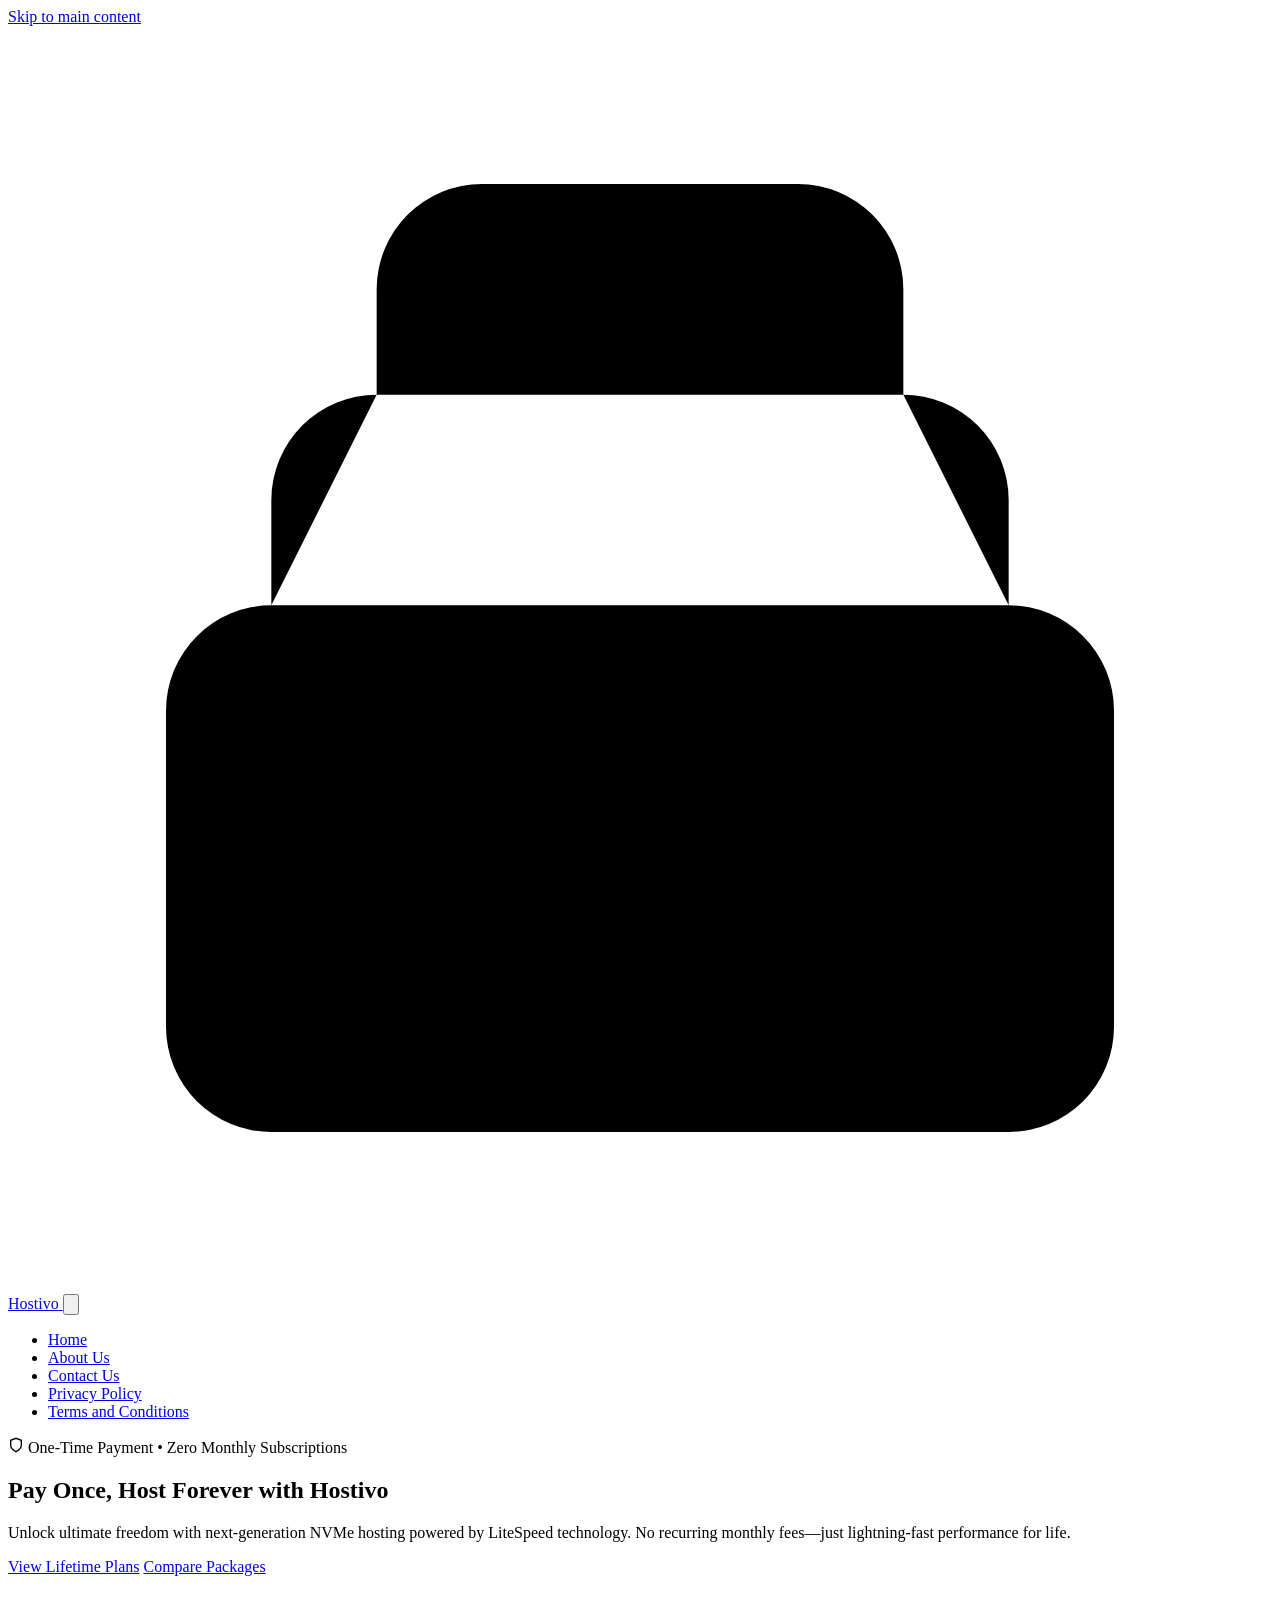
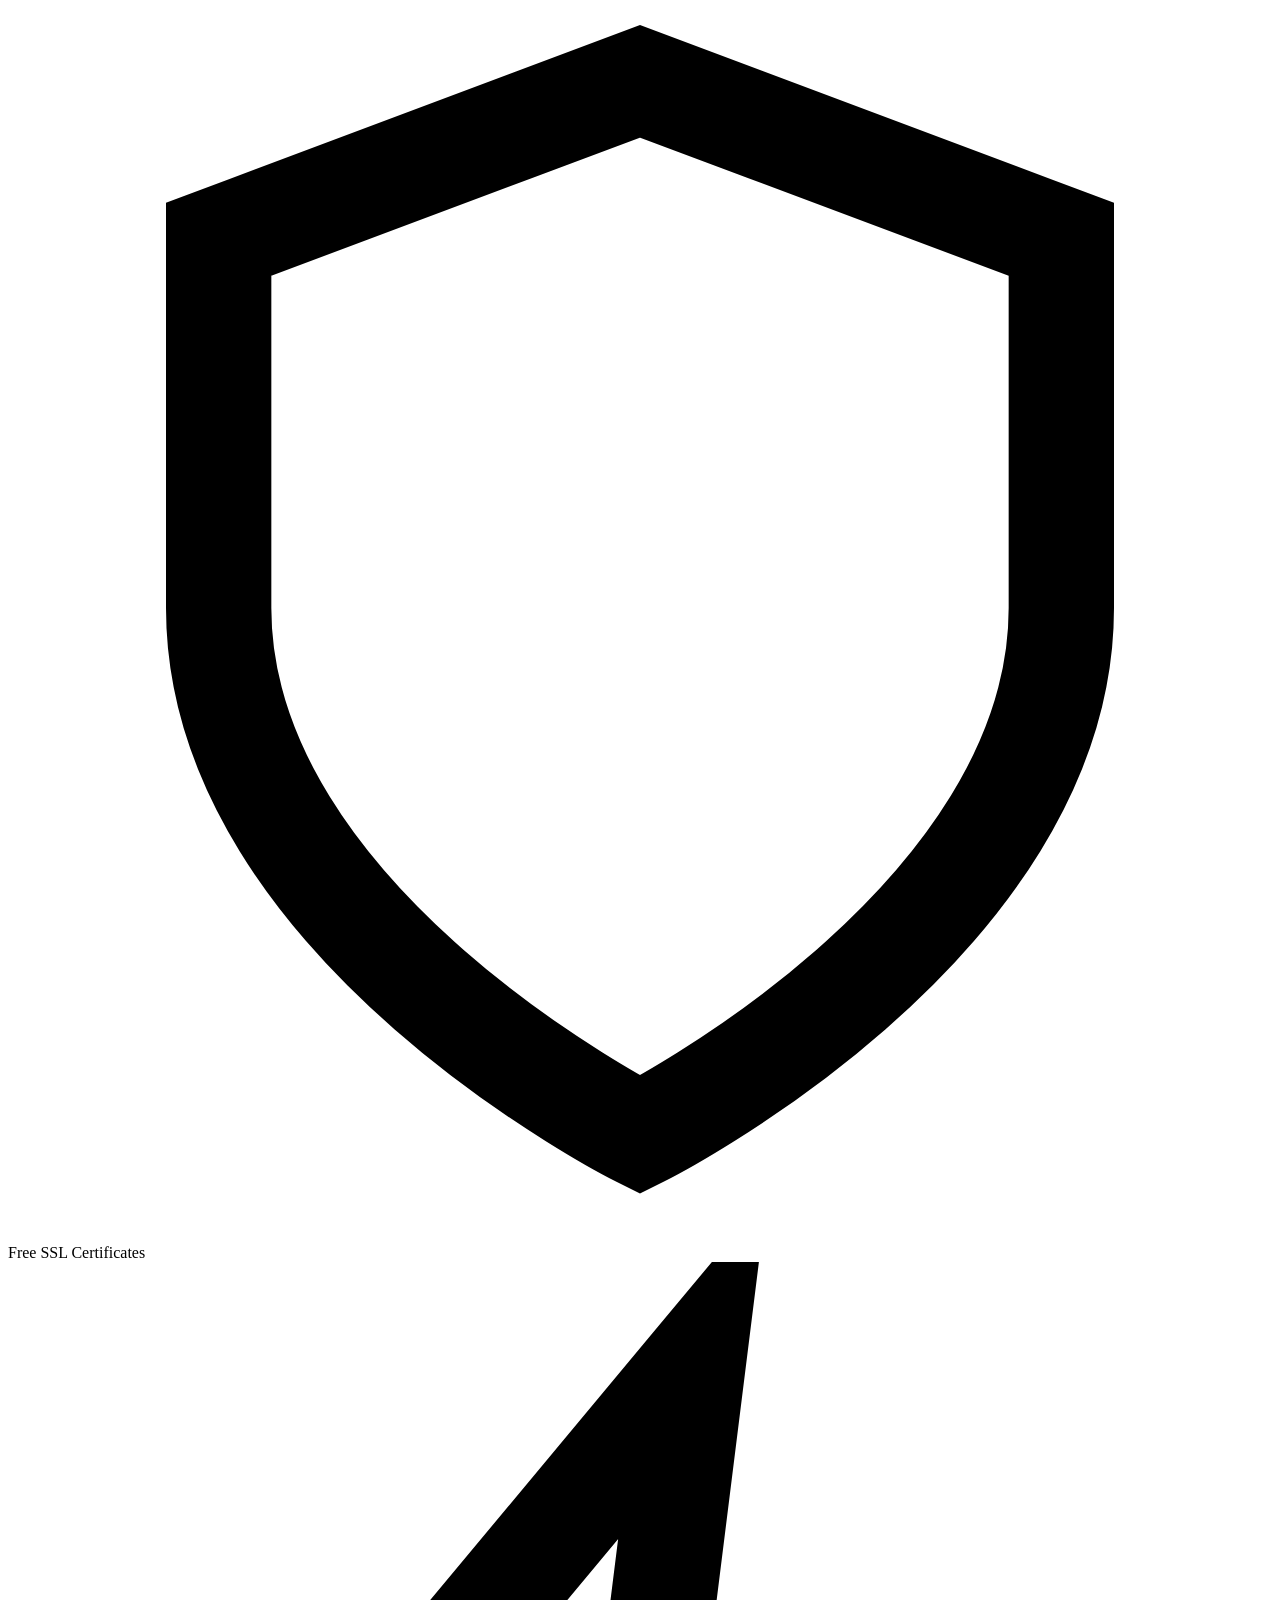
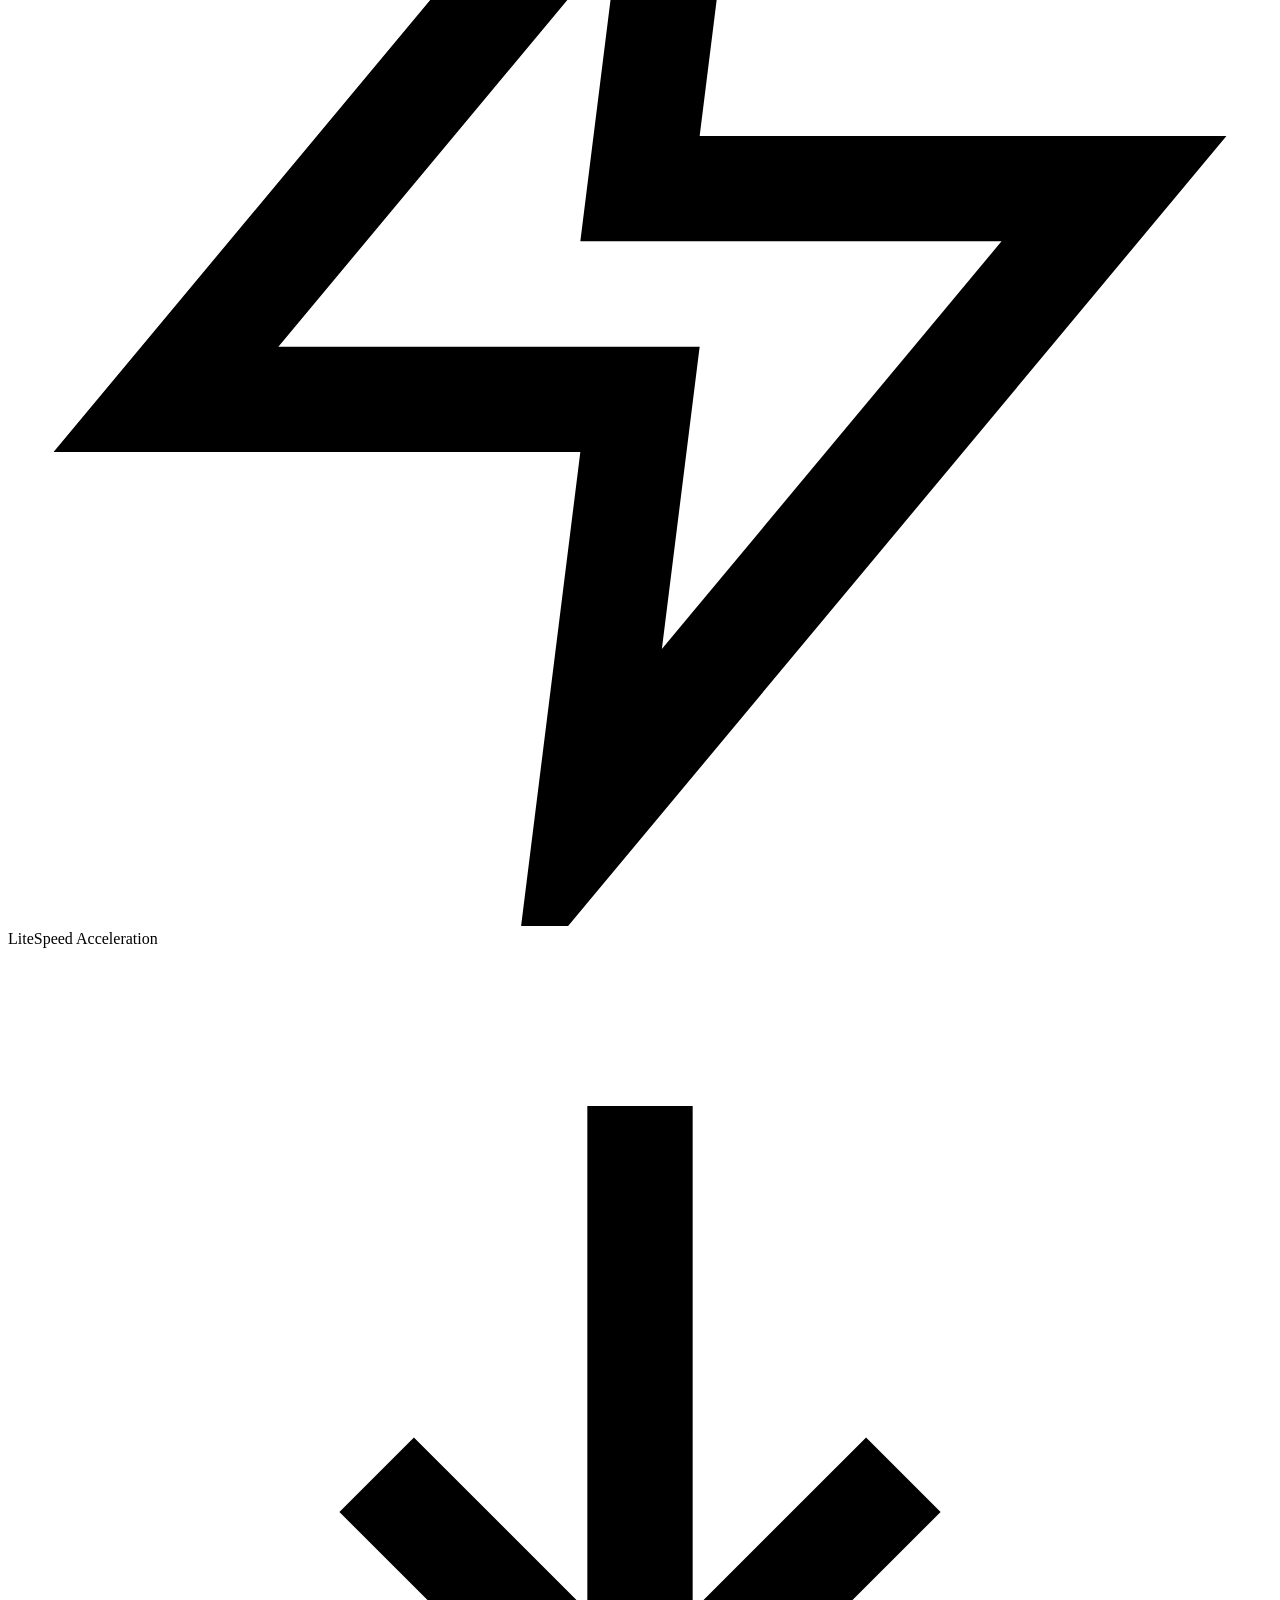
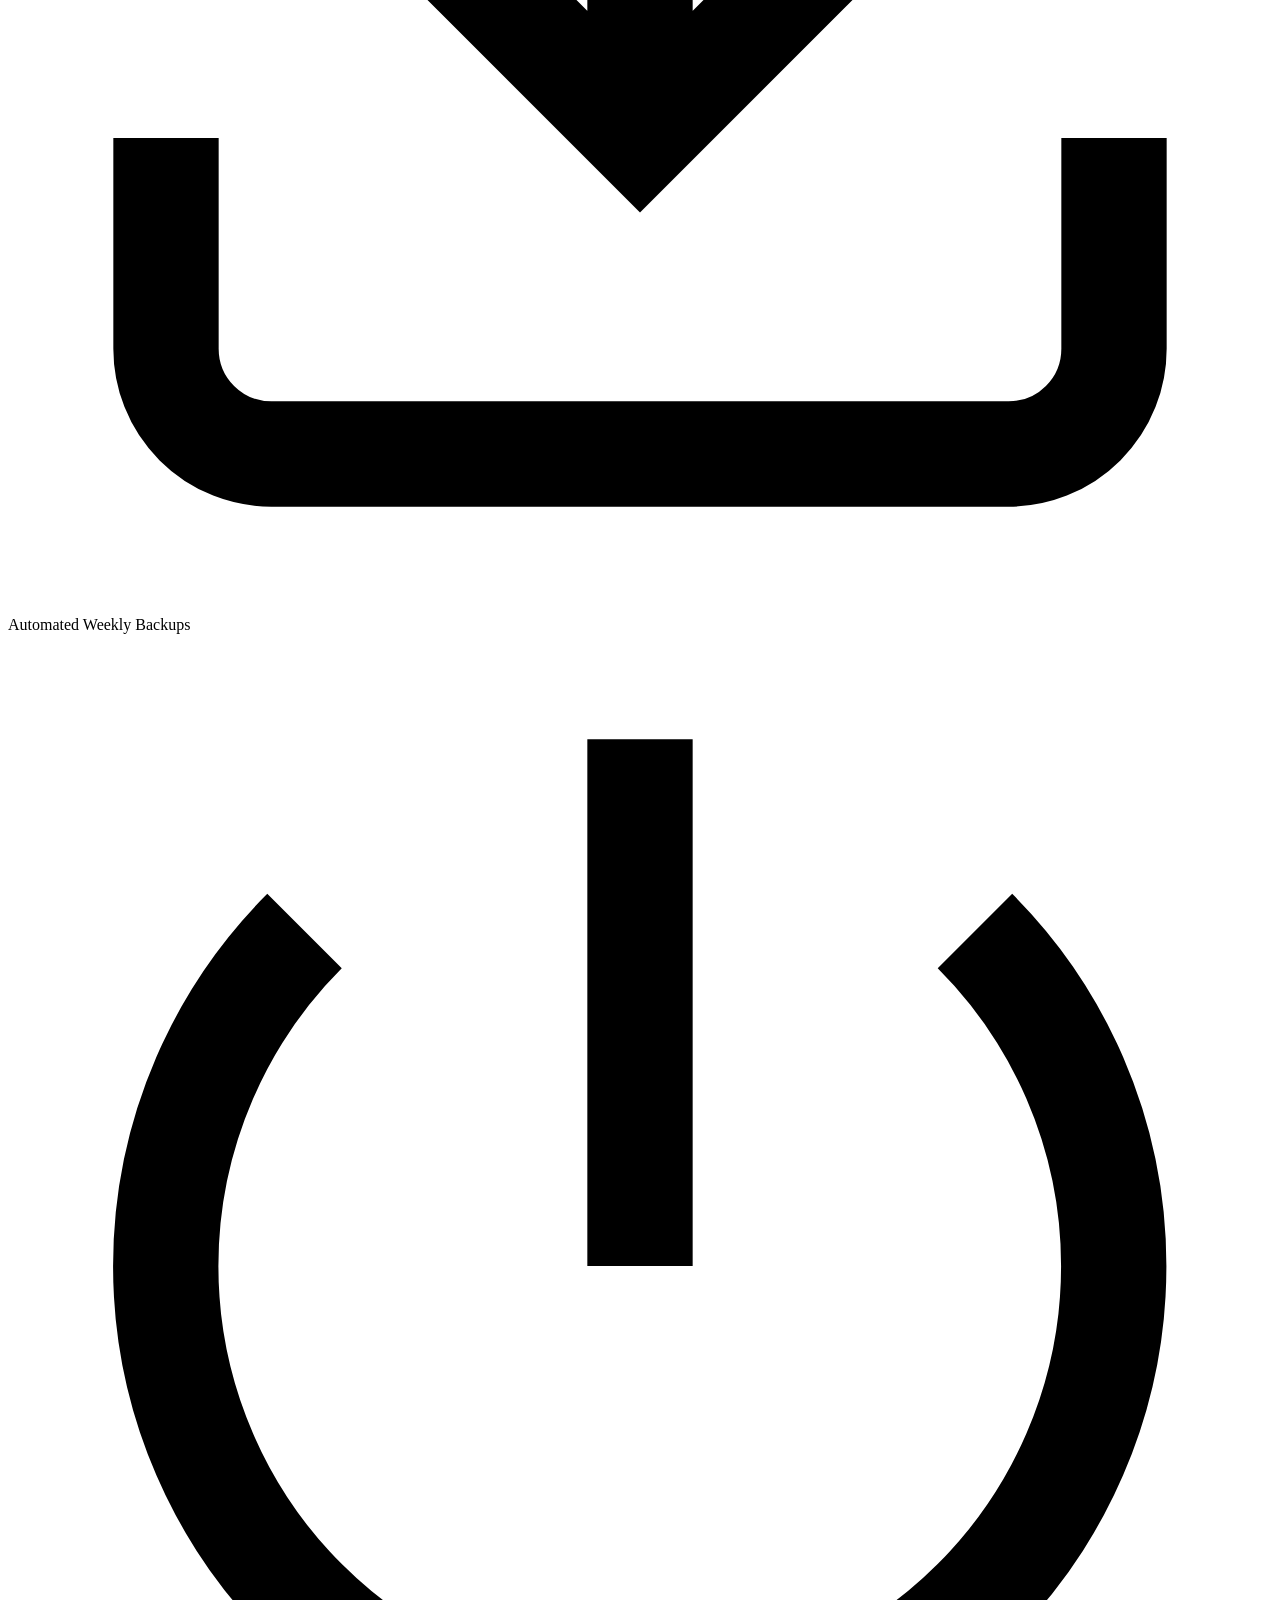
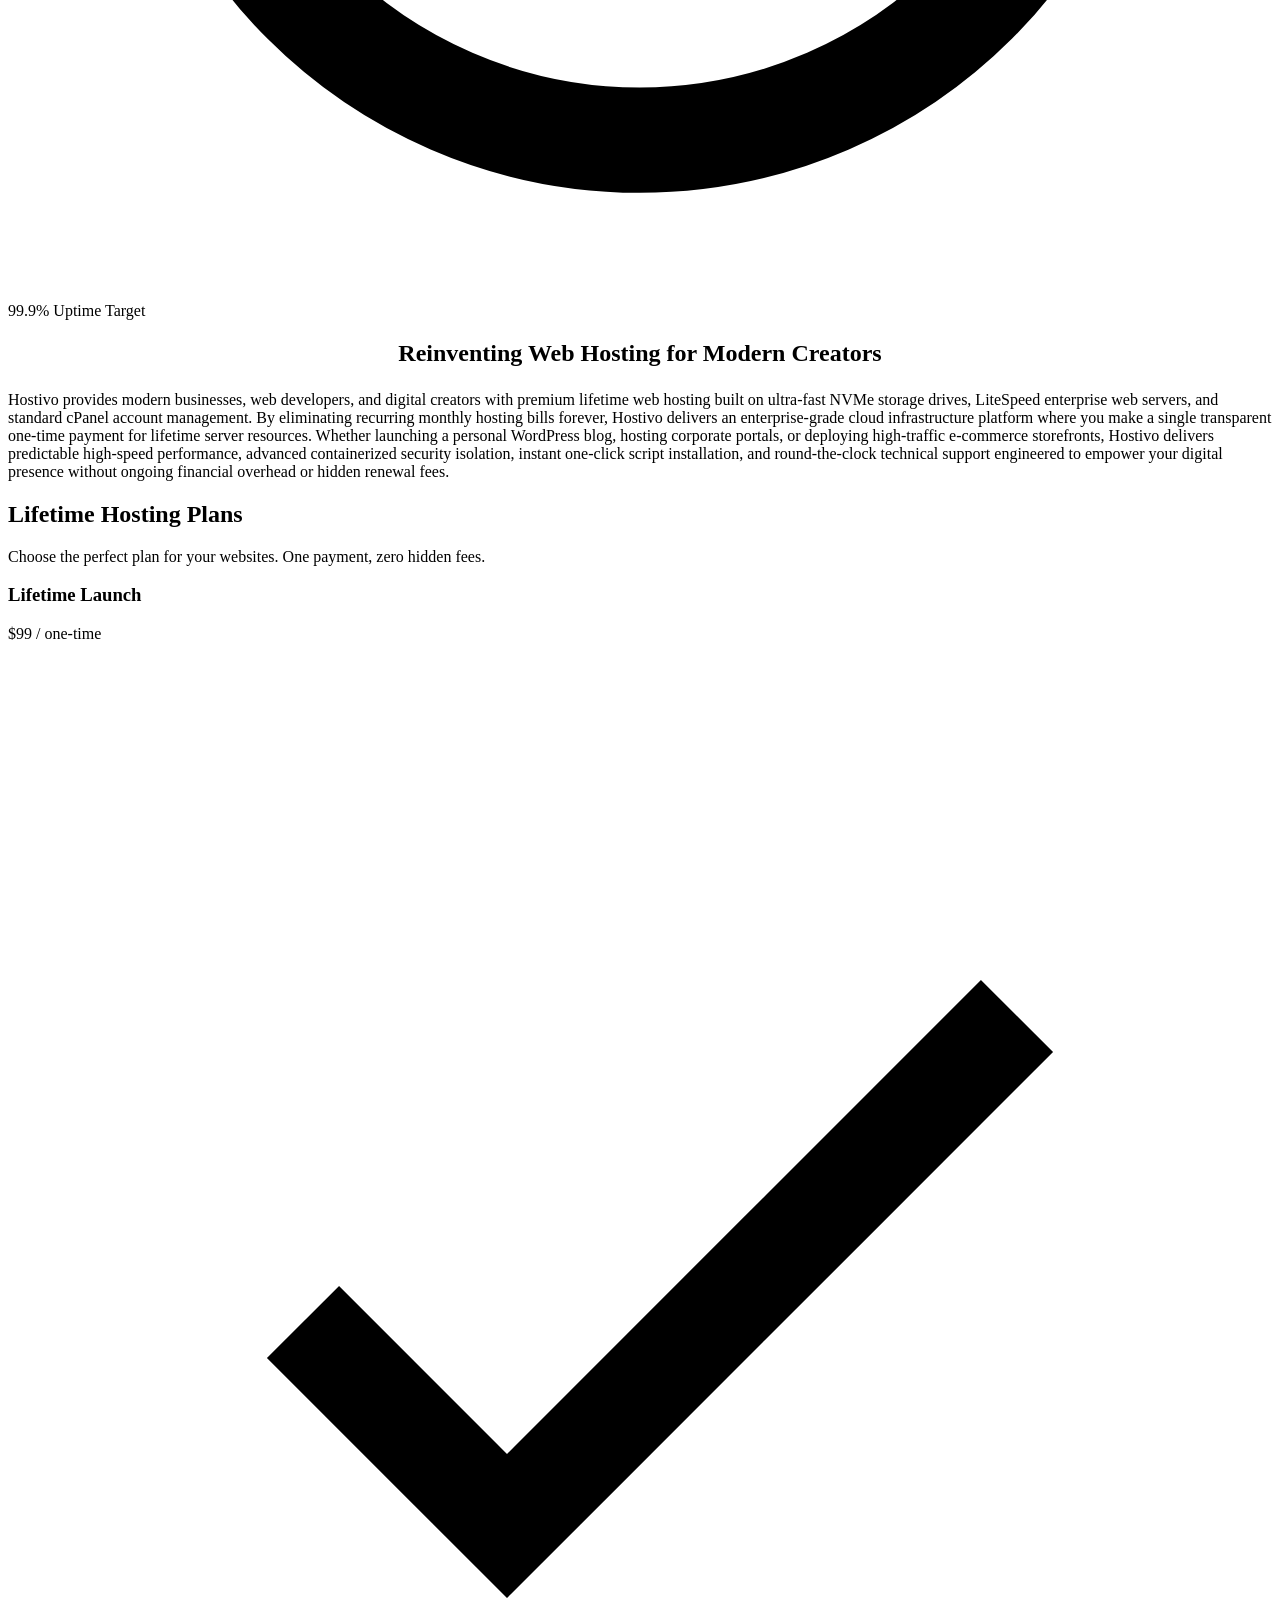
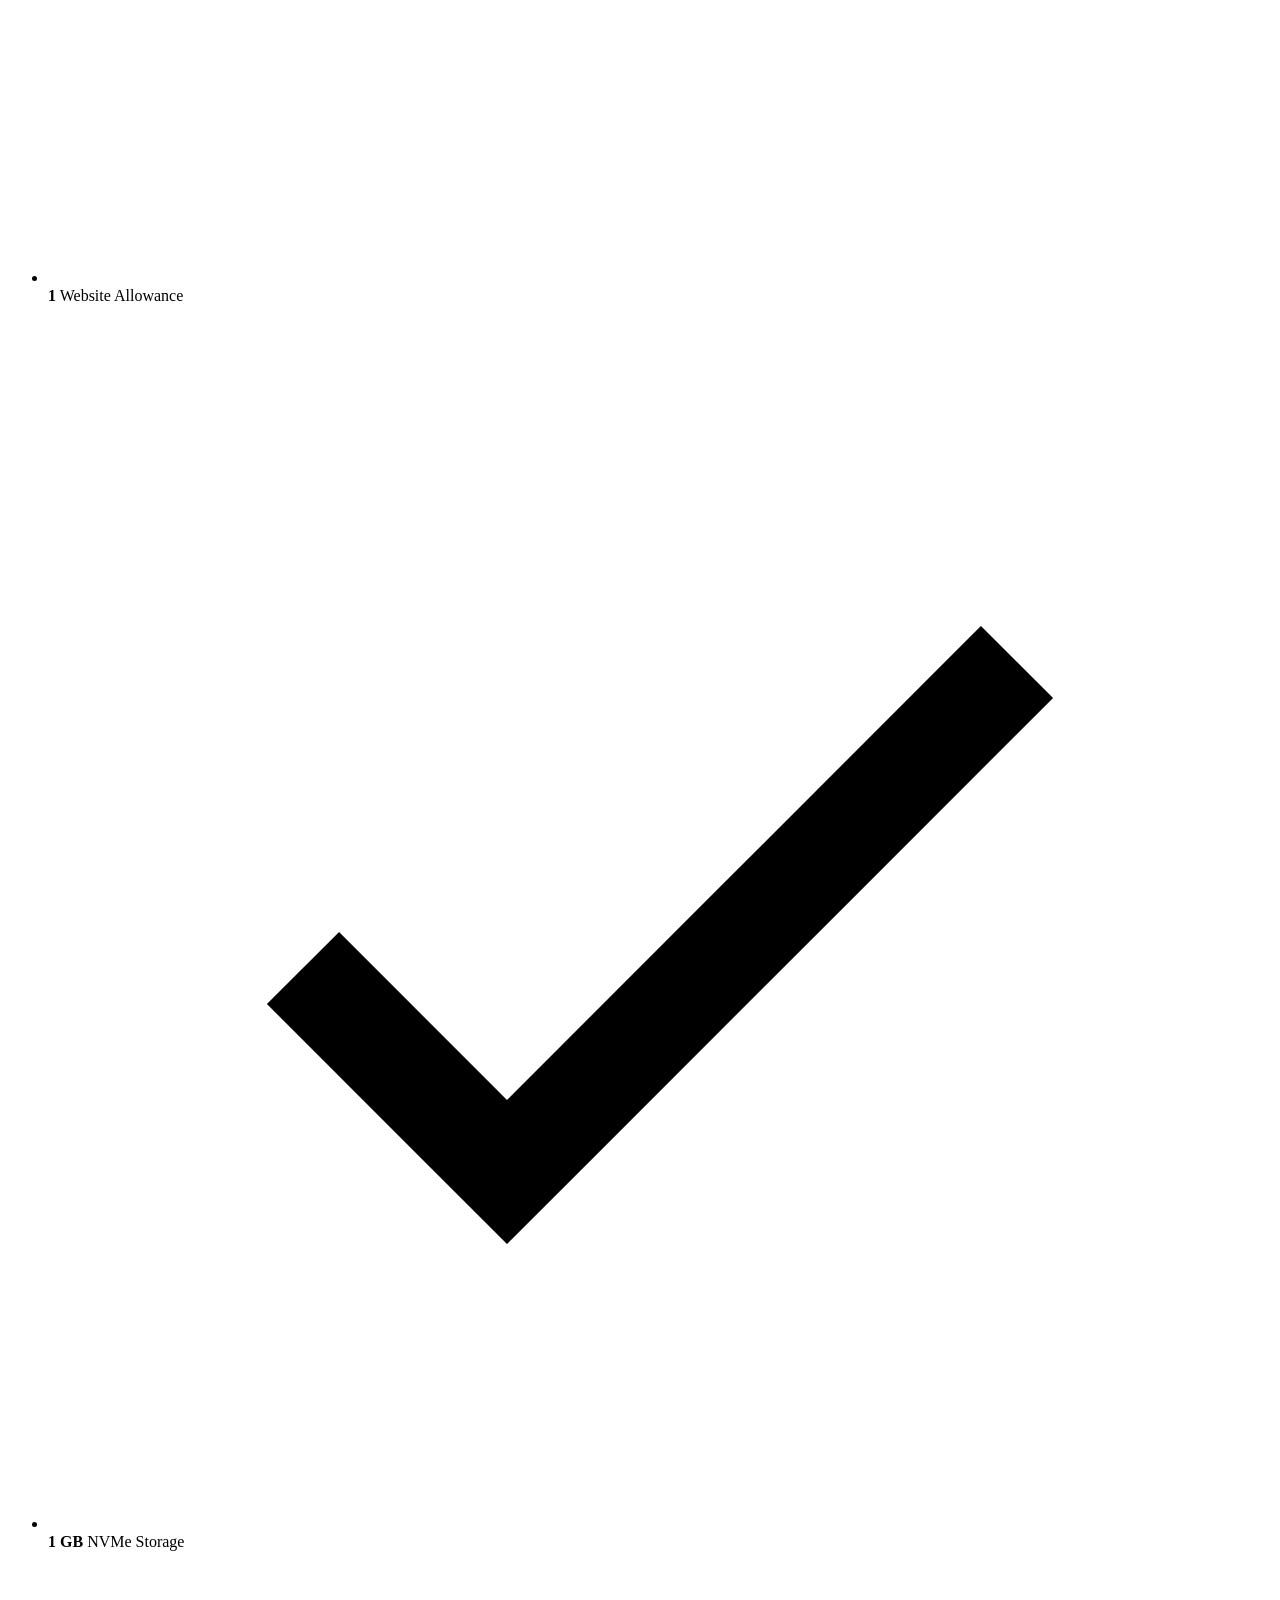
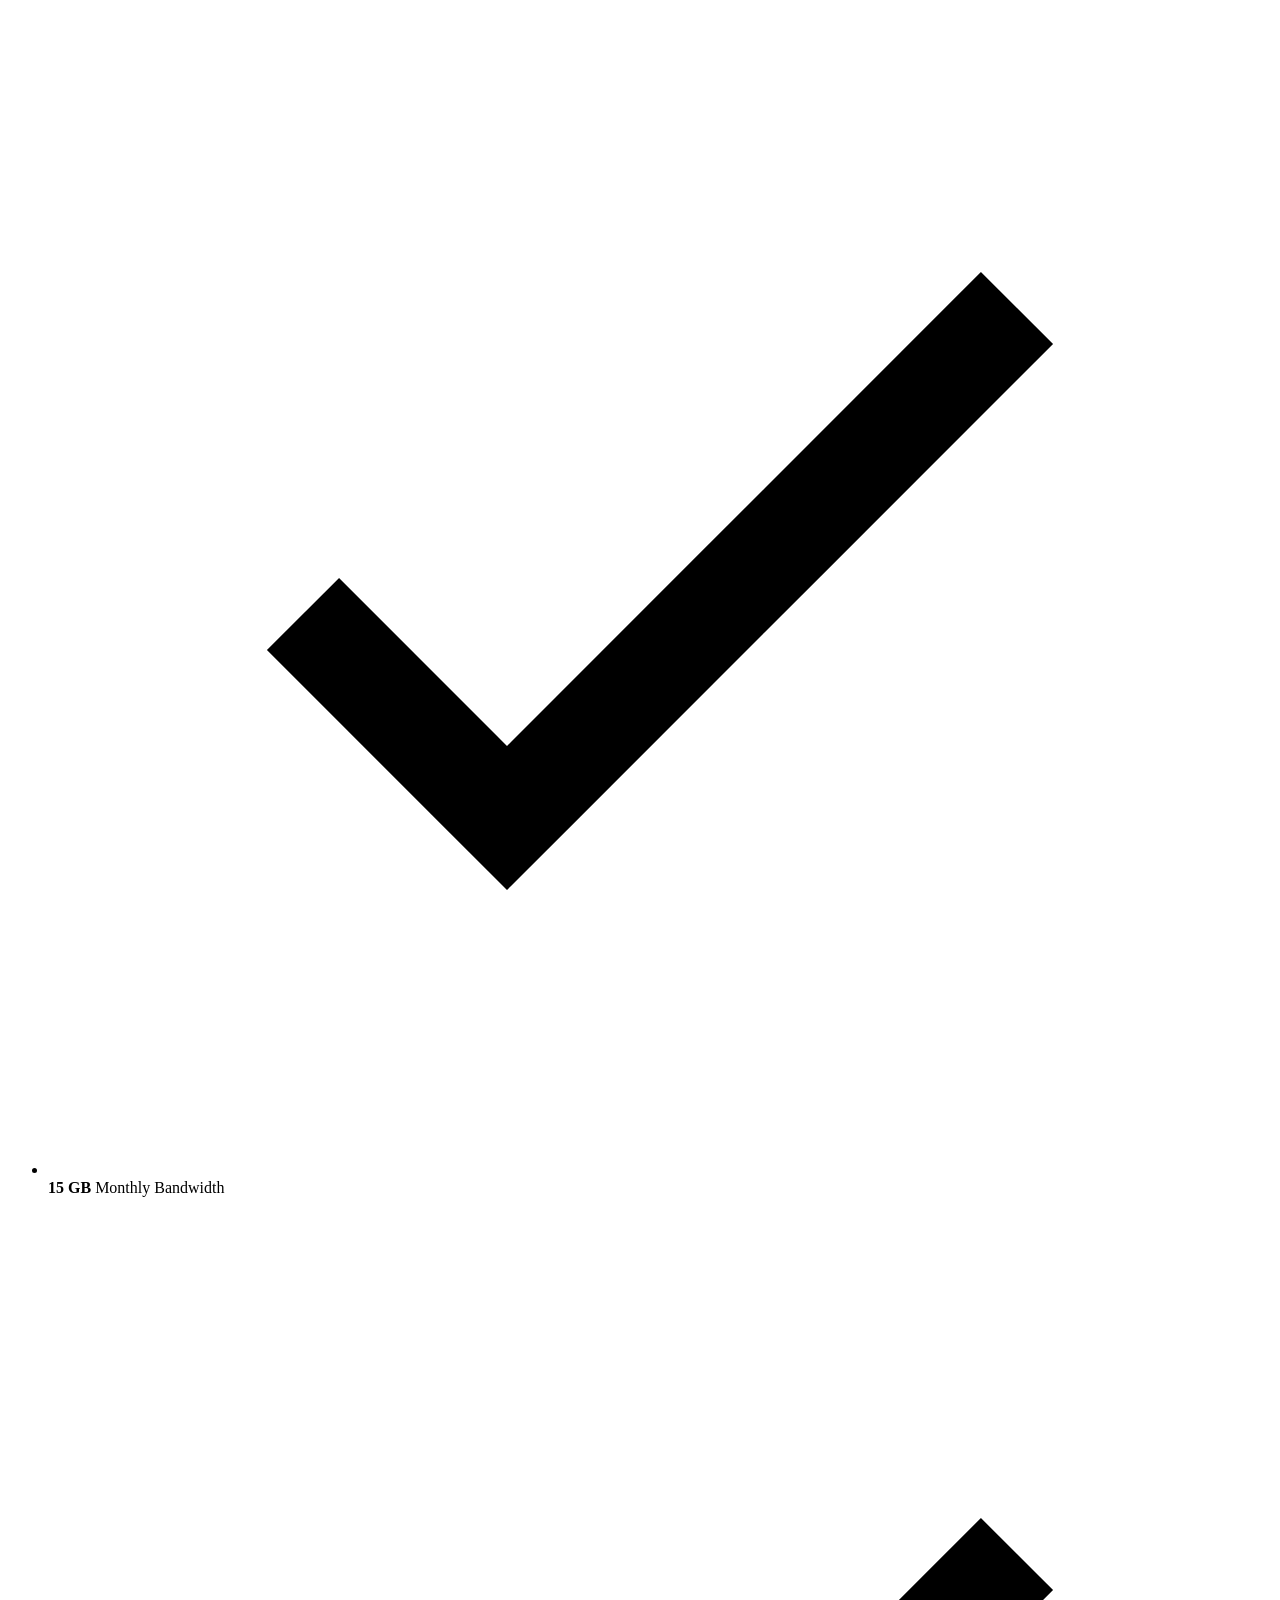
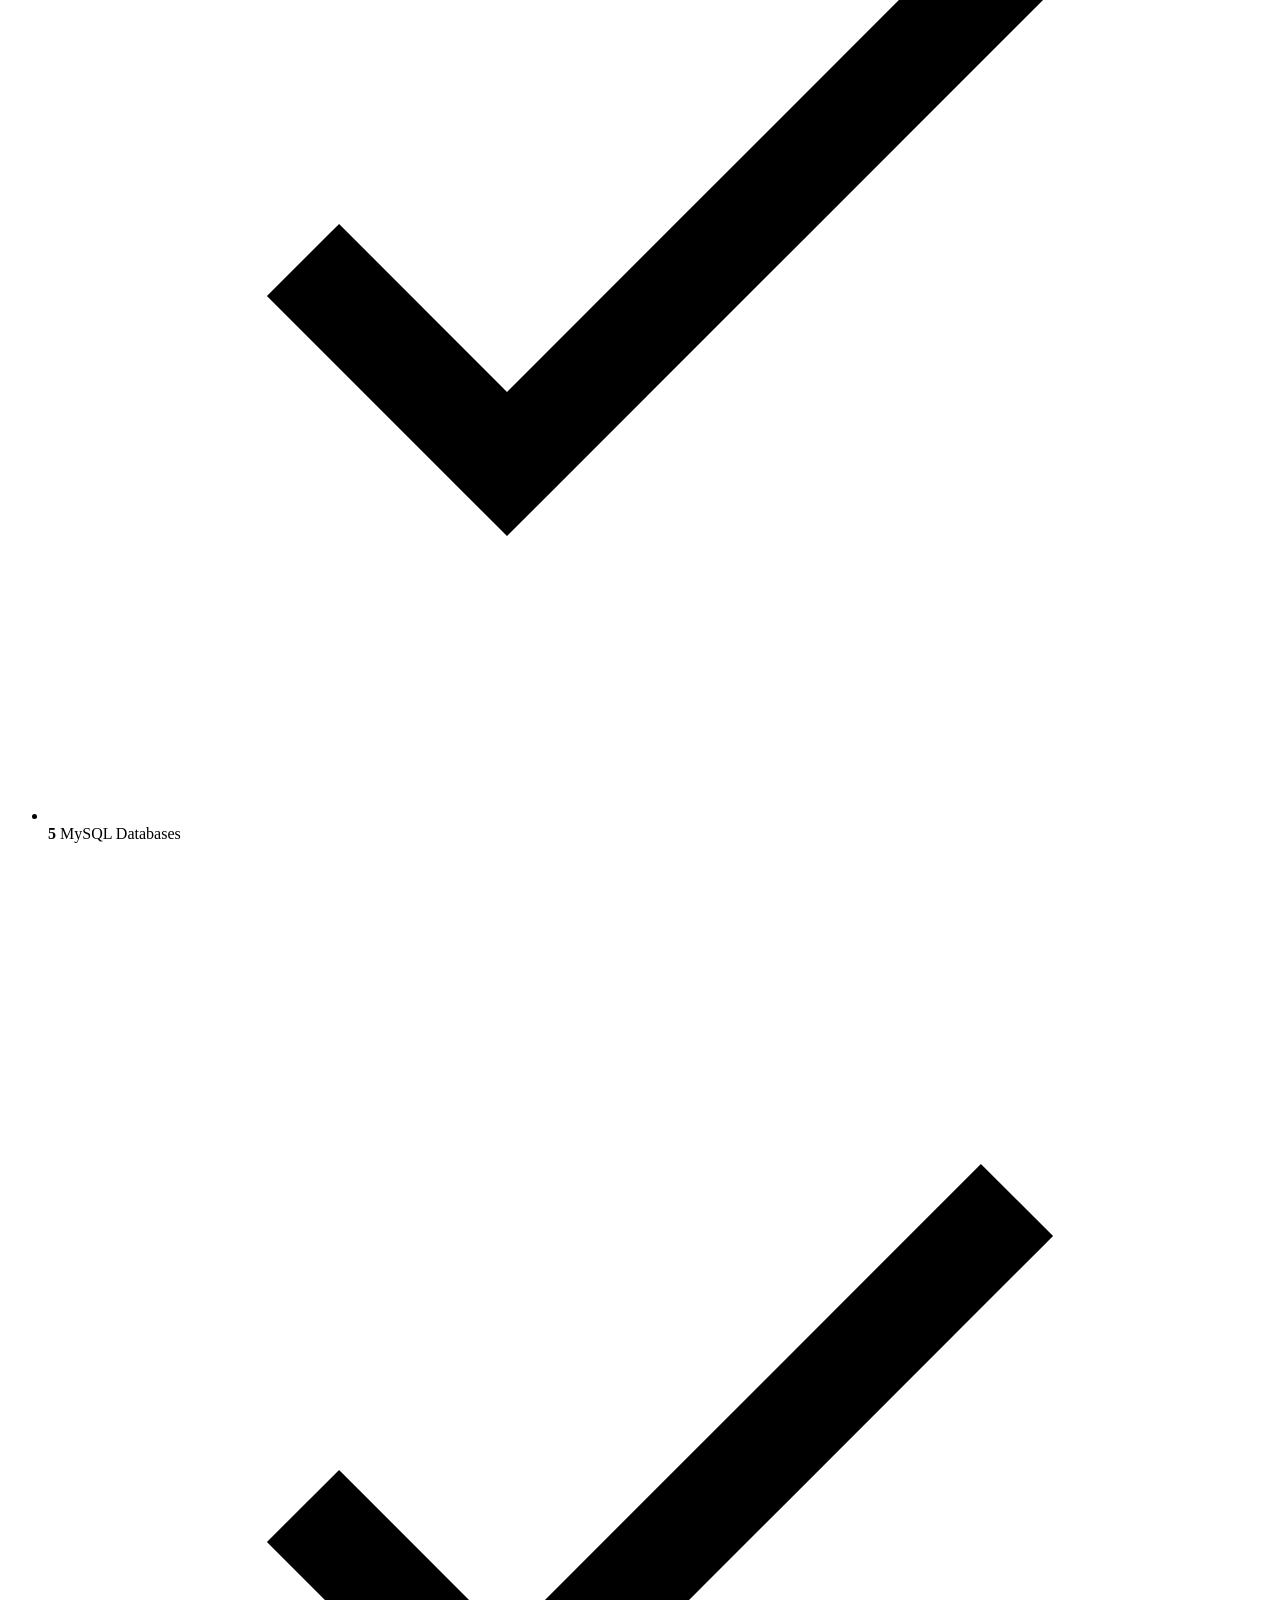
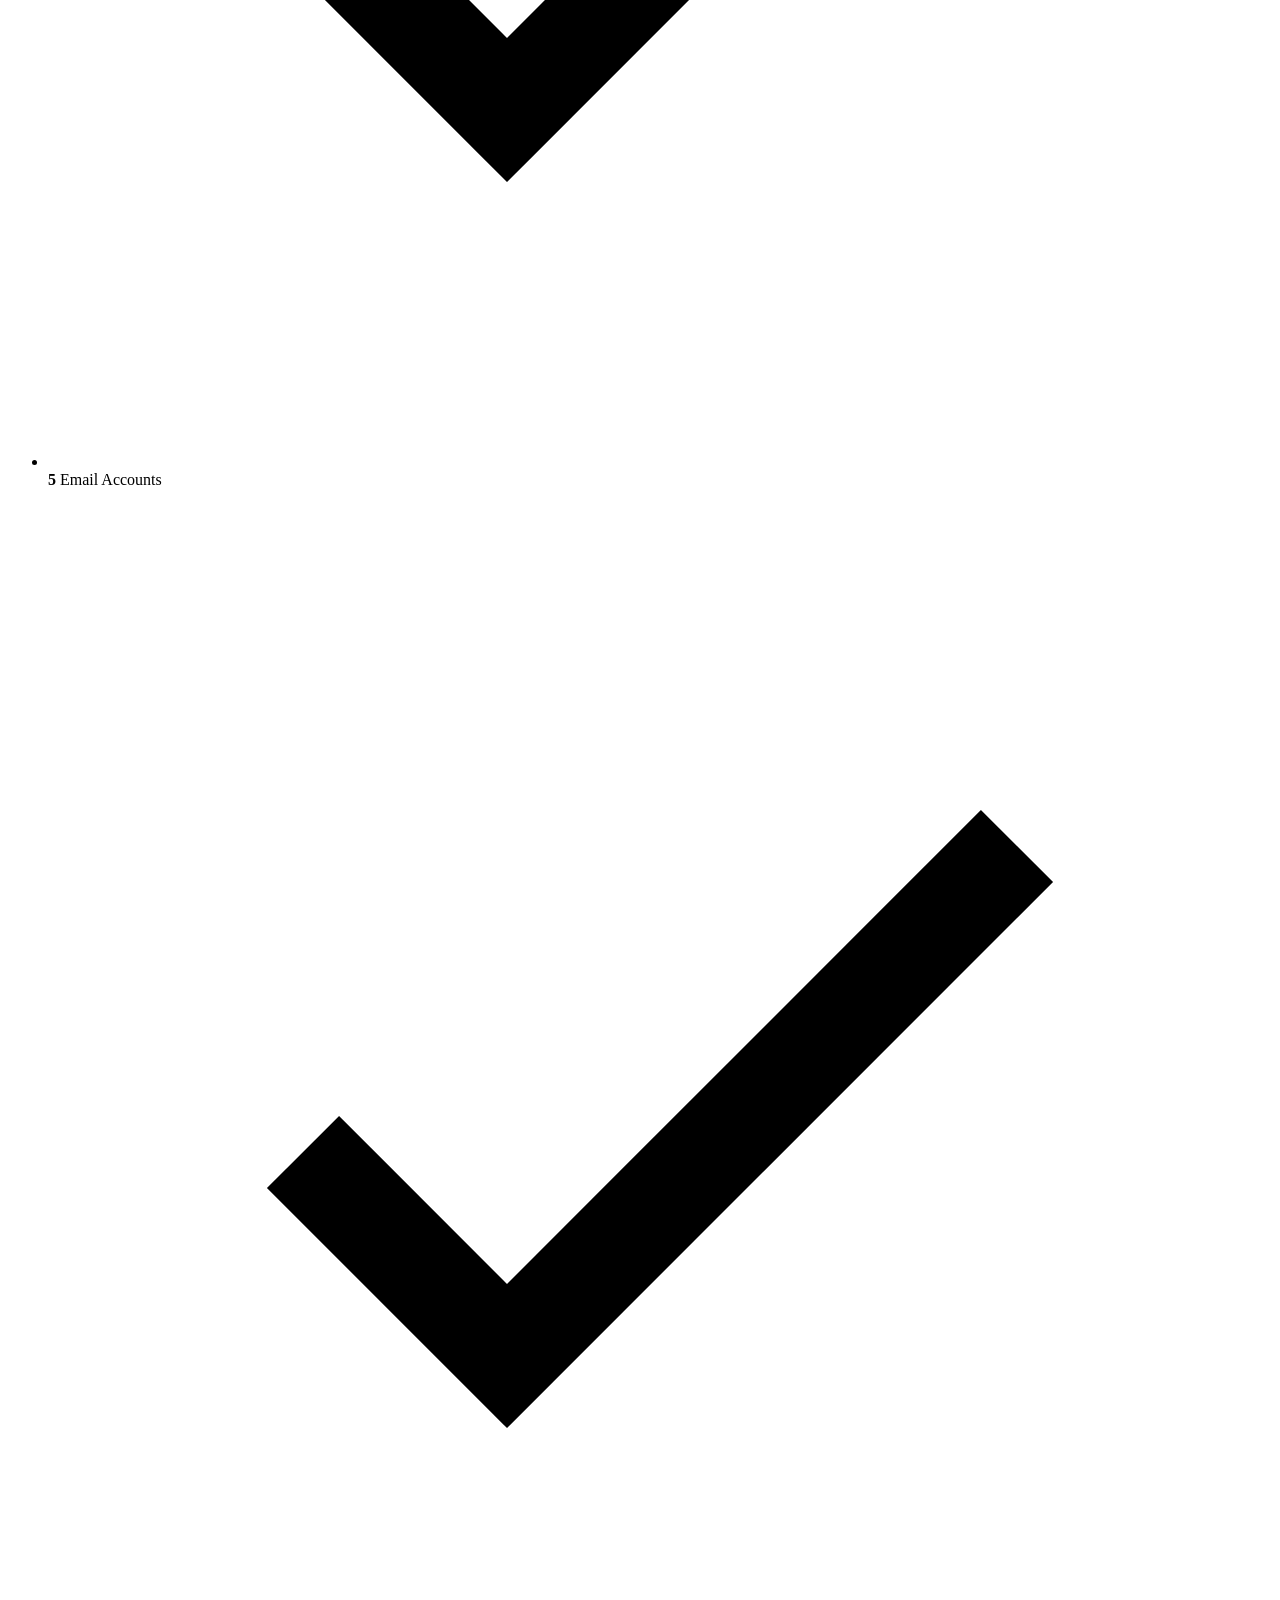
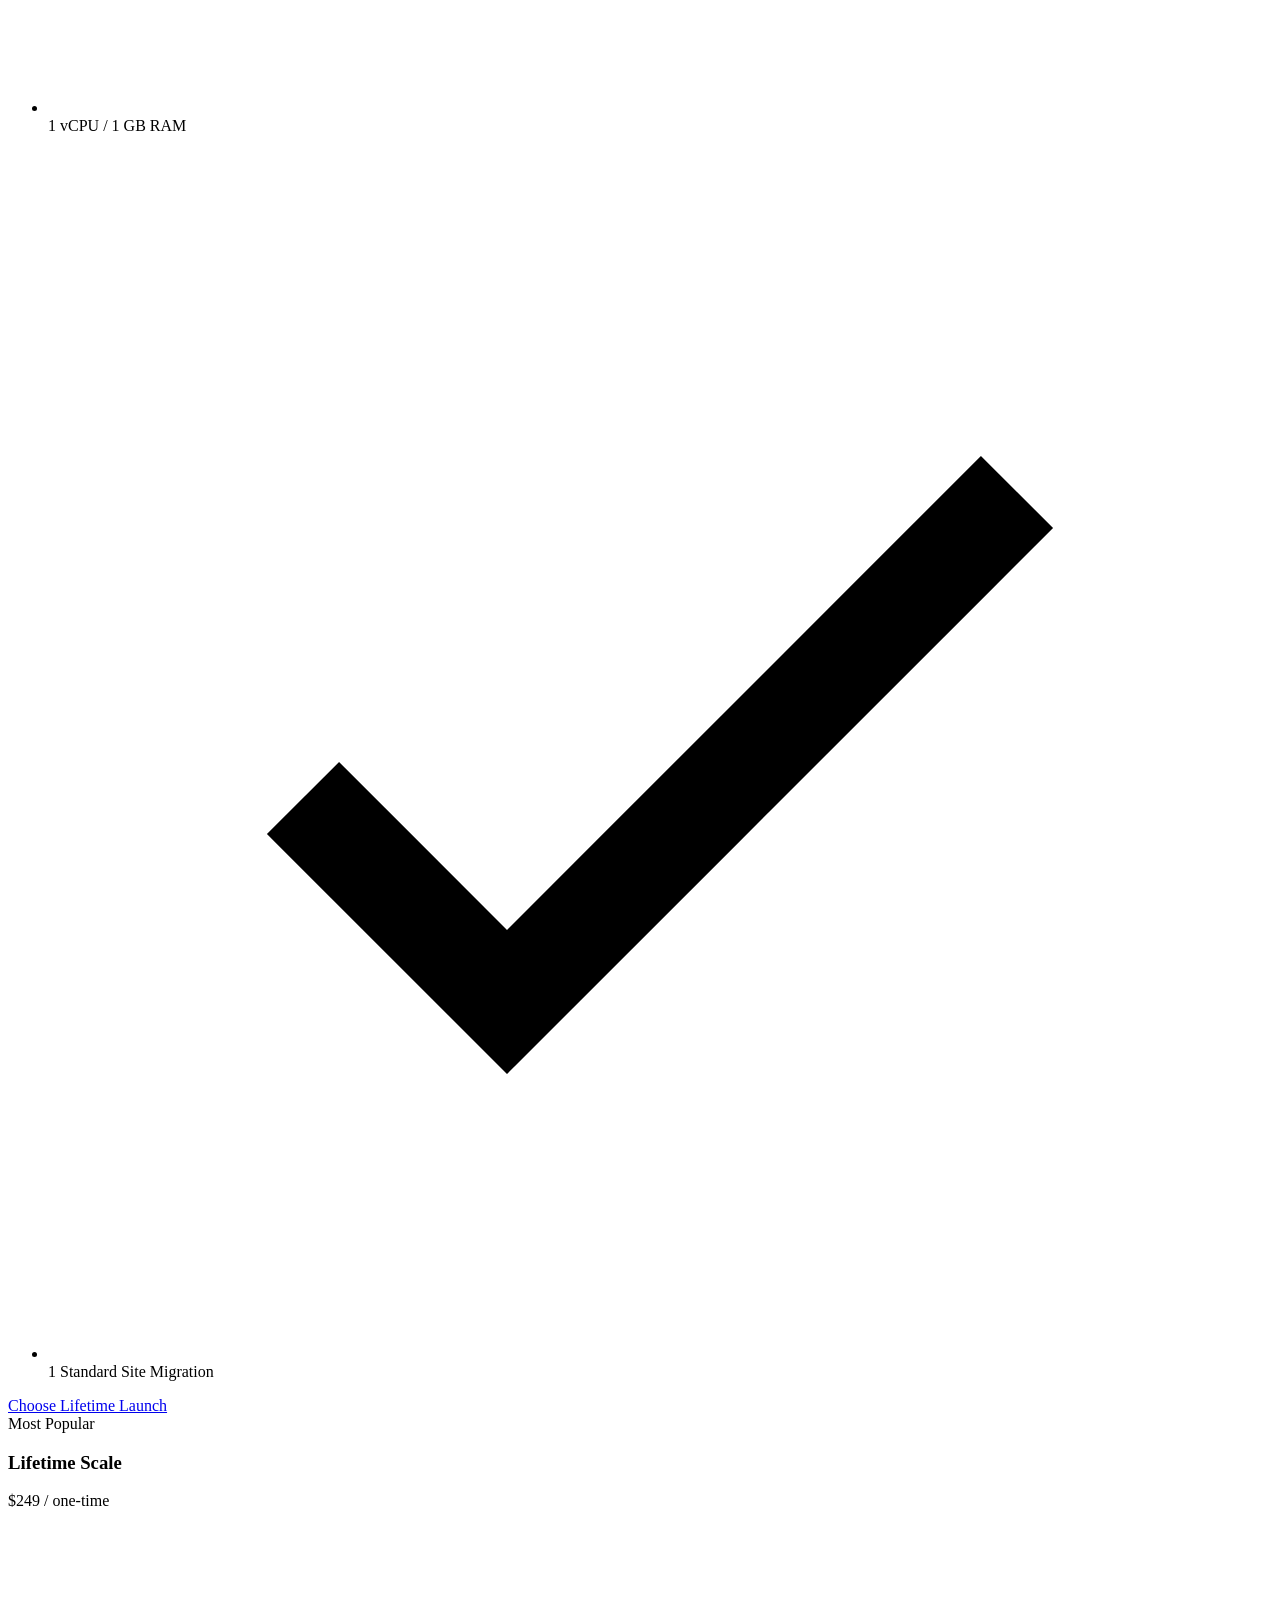
==== index.html @ fb32c8d6 "Add files via upload" ====
<!doctype html>
<html lang="en">
<head>
  <meta charset="utf-8">
  <meta name="viewport" content="width=device-width, initial-scale=1.0">
  <title>Hostivo - High-Performance Lifetime Web Hosting</title>
  <meta name="description" content="Host your websites for life with Hostivo. Pay once and enjoy ultra-fast NVMe storage, LiteSpeed acceleration, free SSL, and expert support without monthly fees.">
  <meta name="robots" content="index, follow">
  <link rel="canonical" href="https://example.com/">
  <link rel="stylesheet" href="assets/css/styles.css">
  <script type="application/ld+json">
  {
    "@context": "https://schema.org",
    "@graph": [
      {
        "@type": "Organization",
        "@id": "https://example.com/#organization",
        "name": "Hostivo",
        "url": "https://example.com/"
      },
      {
        "@type": "WebSite",
        "@id": "https://example.com/#website",
        "url": "https://example.com/",
        "name": "Hostivo",
        "publisher": { "@id": "https://example.com/#organization" }
      },
      {
        "@type": "Service",
        "@id": "https://example.com/#service",
        "name": "Hostivo Lifetime Web Hosting",
        "provider": { "@id": "https://example.com/#organization" },
        "description": "High-speed lifetime web hosting with one-time payment, NVMe storage, LiteSpeed caching, and free SSL."
      },
      {
        "@type": "FAQPage",
        "@id": "https://example.com/#faq",
        "mainEntity": [
          {
            "@type": "Question",
            "name": "What does lifetime web hosting mean?",
            "acceptedAnswer": {
              "@type": "Answer",
              "text": "Lifetime web hosting means you pay a single one-time fee to host your websites for the operational lifetime of the service, subject to account resource limits and standard terms of service."
            }
          },
          {
            "@type": "Question",
            "name": "Are there any recurring base hosting fees?",
            "acceptedAnswer": {
              "@type": "Answer",
              "text": "No, there are no monthly or annual recurring base hosting fees for the lifetime hosting package you purchase."
            }
          },
          {
            "@type": "Question",
            "name": "How does domain registration work?",
            "acceptedAnswer": {
              "@type": "Answer",
              "text": "You can connect your existing domain or register a new domain name. Standard annual ICANN domain renewal fees apply separately."
            }
          },
          {
            "@type": "Question",
            "name": "Can I migrate existing websites to Hostivo?",
            "acceptedAnswer": {
              "@type": "Answer",
              "text": "Yes, standard website migrations are included with your lifetime hosting plan depending on the tier selected."
            }
          },
          {
            "@type": "Question",
            "name": "Are automated backups included?",
            "acceptedAnswer": {
              "@type": "Answer",
              "text": "Yes, all Hostivo lifetime plans include automated weekly backups to protect your site data."
            }
          },
          {
            "@type": "Question",
            "name": "Can I upgrade my plan later if my traffic grows?",
            "acceptedAnswer": {
              "@type": "Answer",
              "text": "Yes, you can easily upgrade your lifetime plan to higher tiers with increased storage, CPU, RAM, and site allowances."
            }
          },
          {
            "@type": "Question",
            "name": "How are email accounts managed?",
            "acceptedAnswer": {
              "@type": "Answer",
              "text": "Hostivo provides cPanel-managed email mailboxes under your domain name up to your plan's account allowance."
            }
          },
          {
            "@type": "Question",
            "name": "What is the refund policy?",
            "acceptedAnswer": {
              "@type": "Answer",
              "text": "Hostivo offers a risk-free 30-day money-back guarantee on all hosting packages."
            }
          },
          {
            "@type": "Question",
            "name": "What kind of support is available?",
            "acceptedAnswer": {
              "@type": "Answer",
              "text": "Our expert technical team provides 24/7 ticket and helpdesk support for all lifetime hosting customers."
            }
          }
        ]
      }
    ]
  }
  </script>
</head>
<body>
  <a href="#main-content" class="skip-link">Skip to main content</a>

  <header class="site-header">
    <div class="container header-container">
      <a href="index.html" class="brand-logo" aria-label="Hostivo Home">
        <svg viewBox="0 0 24 24" aria-hidden="true" focusable="false">
          <path stroke-linecap="round" stroke-linejoin="round" stroke-width="2" d="M19 11H5m14 0a2 2 0 012 2v6a2 2 0 01-2 2H5a2 2 0 01-2-2v-6a2 2 0 012-2m14 0V9a2 2 0 00-2-2M5 11V9a2 2 0 012-2m0 0V5a2 2 0 012-2h6a2 2 0 012 2v2M7 7h10"></path>
        </svg>
        <span>Hostivo</span>
      </a>

      <button class="nav-toggle" aria-label="Toggle navigation menu" aria-expanded="false">
        <svg viewBox="0 0 24 24" aria-hidden="true" focusable="false">
          <path stroke-linecap="round" stroke-linejoin="round" stroke-width="2" d="M4 6h16M4 12h16M4 18h16"></path>
        </svg>
      </button>

      <nav aria-label="Primary">
        <ul class="nav-menu">
          <li><a href="index.html" aria-current="page">Home</a></li>
          <li><a href="about.html">About Us</a></li>
          <li><a href="contact.html">Contact Us</a></li>
          <li><a href="privacy-policy.html">Privacy Policy</a></li>
          <li><a href="terms-and-conditions.html">Terms and Conditions</a></li>
        </ul>
      </nav>
    </div>
  </header>

  <main id="main-content">
    <!-- 1. Hero Section -->
    <section id="hero" class="hero-section">
      <div class="container">
        <div class="hero-badge">
          <svg width="16" height="16" viewBox="0 0 24 24" fill="none" stroke="currentColor" stroke-width="2" aria-hidden="true"><path d="M12 22s8-4 8-10V5l-8-3-8 3v7c0 6 8 10 8 10z"/></svg>
          <span>One-Time Payment &bull; Zero Monthly Subscriptions</span>
        </div>
        <h1>Pay Once, Host Forever with <span class="gradient-text">Hostivo</span></h1>
        <p class="hero-subtitle">
          Unlock ultimate freedom with next-generation NVMe hosting powered by LiteSpeed technology. No recurring monthly fees—just lightning-fast performance for life.
        </p>
        <div class="hero-ctas">
          <a href="#pricing" class="btn btn-primary">View Lifetime Plans</a>
          <a href="#comparison" class="btn btn-secondary">Compare Packages</a>
        </div>
      </div>
    </section>

    <!-- 2. Trust Section -->
    <section id="trust" class="trust-section">
      <div class="container">
        <div class="trust-grid">
          <div class="trust-item">
            <svg viewBox="0 0 24 24" fill="none" stroke="currentColor" stroke-width="2" aria-hidden="true"><path d="M12 22s8-4 8-10V5l-8-3-8 3v7c0 6 8 10 8 10z"/></svg>
            <span>Free SSL Certificates</span>
          </div>
          <div class="trust-item">
            <svg viewBox="0 0 24 24" fill="none" stroke="currentColor" stroke-width="2" aria-hidden="true"><path d="M13 2L3 14h9l-1 8 10-12h-9l1-8z"/></svg>
            <span>LiteSpeed Acceleration</span>
          </div>
          <div class="trust-item">
            <svg viewBox="0 0 24 24" fill="none" stroke="currentColor" stroke-width="2" aria-hidden="true"><path d="M21 15v4a2 2 0 01-2 2H5a2 2 0 01-2-2v-4m4-5l5 5 5-5m-5 5V3"/></svg>
            <span>Automated Weekly Backups</span>
          </div>
          <div class="trust-item">
            <svg viewBox="0 0 24 24" fill="none" stroke="currentColor" stroke-width="2" aria-hidden="true"><path d="M18.36 5.64a9 9 0 11-12.73 0M12 2v10"/></svg>
            <span>99.9% Uptime Target</span>
          </div>
        </div>
      </div>
    </section>

    <!-- 3. Hosting Overview Section -->
    <section id="hosting-overview" class="section">
      <article class="overview-card">
        <h2 class="section-title" style="text-align: center; margin-bottom: 1.5rem;">Reinventing Web Hosting for Modern Creators</h2>
        <p>
          Hostivo provides modern businesses, web developers, and digital creators with premium lifetime web hosting built on ultra-fast NVMe storage drives, LiteSpeed enterprise web servers, and standard cPanel account management. By eliminating recurring monthly hosting bills forever, Hostivo delivers an enterprise-grade cloud infrastructure platform where you make a single transparent one-time payment for lifetime server resources. Whether launching a personal WordPress blog, hosting corporate portals, or deploying high-traffic e-commerce storefronts, Hostivo delivers predictable high-speed performance, advanced containerized security isolation, instant one-click script installation, and round-the-clock technical support engineered to empower your digital presence without ongoing financial overhead or hidden renewal fees.
        </p>
      </article>
    </section>

    <!-- 4. Pricing Section -->
    <section id="pricing" class="section">
      <div class="container">
        <div class="section-header">
          <h2 class="section-title">Lifetime Hosting Plans</h2>
          <p class="section-desc">Choose the perfect plan for your websites. One payment, zero hidden fees.</p>
        </div>

        <div class="pricing-grid">
          <!-- Launch Plan -->
          <div class="pricing-card">
            <h3 class="plan-name">Lifetime Launch</h3>
            <div class="plan-price">
              <span class="amount">$99</span>
              <span class="period">/ one-time</span>
            </div>
            <ul class="plan-features">
              <li>
                <svg viewBox="0 0 24 24" fill="none" stroke="currentColor" stroke-width="2" aria-hidden="true"><path d="M5 13l4 4L19 7"/></svg>
                <span><strong>1</strong> Website Allowance</span>
              </li>
              <li>
                <svg viewBox="0 0 24 24" fill="none" stroke="currentColor" stroke-width="2" aria-hidden="true"><path d="M5 13l4 4L19 7"/></svg>
                <span><strong>1 GB</strong> NVMe Storage</span>
              </li>
              <li>
                <svg viewBox="0 0 24 24" fill="none" stroke="currentColor" stroke-width="2" aria-hidden="true"><path d="M5 13l4 4L19 7"/></svg>
                <span><strong>15 GB</strong> Monthly Bandwidth</span>
              </li>
              <li>
                <svg viewBox="0 0 24 24" fill="none" stroke="currentColor" stroke-width="2" aria-hidden="true"><path d="M5 13l4 4L19 7"/></svg>
                <span><strong>5</strong> MySQL Databases</span>
              </li>
              <li>
                <svg viewBox="0 0 24 24" fill="none" stroke="currentColor" stroke-width="2" aria-hidden="true"><path d="M5 13l4 4L19 7"/></svg>
                <span><strong>5</strong> Email Accounts</span>
              </li>
              <li>
                <svg viewBox="0 0 24 24" fill="none" stroke="currentColor" stroke-width="2" aria-hidden="true"><path d="M5 13l4 4L19 7"/></svg>
                <span>1 vCPU / 1 GB RAM</span>
              </li>
              <li>
                <svg viewBox="0 0 24 24" fill="none" stroke="currentColor" stroke-width="2" aria-hidden="true"><path d="M5 13l4 4L19 7"/></svg>
                <span>1 Standard Site Migration</span>
              </li>
            </ul>
            <a href="https://lifetimehosting.tech/register-domain.html?plan=launch" class="btn btn-secondary">Choose Lifetime Launch</a>
          </div>

          <!-- Scale Plan -->
          <div class="pricing-card popular">
            <div class="popular-badge">Most Popular</div>
            <h3 class="plan-name">Lifetime Scale</h3>
            <div class="plan-price">
              <span class="amount">$249</span>
              <span class="period">/ one-time</span>
            </div>
            <ul class="plan-features">
              <li>
                <svg viewBox="0 0 24 24" fill="none" stroke="currentColor" stroke-width="2" aria-hidden="true"><path d="M5 13l4 4L19 7"/></svg>
                <span><strong>Up to 5</strong> Websites</span>
              </li>
              <li>
                <svg viewBox="0 0 24 24" fill="none" stroke="currentColor" stroke-width="2" aria-hidden="true"><path d="M5 13l4 4L19 7"/></svg>
                <span><strong>15 GB</strong> NVMe Storage</span>
              </li>
              <li>
                <svg viewBox="0 0 24 24" fill="none" stroke="currentColor" stroke-width="2" aria-hidden="true"><path d="M5 13l4 4L19 7"/></svg>
                <span><strong>150 GB</strong> Monthly Bandwidth</span>
              </li>
              <li>
                <svg viewBox="0 0 24 24" fill="none" stroke="currentColor" stroke-width="2" aria-hidden="true"><path d="M5 13l4 4L19 7"/></svg>
                <span><strong>15</strong> MySQL Databases</span>
              </li>
              <li>
                <svg viewBox="0 0 24 24" fill="none" stroke="currentColor" stroke-width="2" aria-hidden="true"><path d="M5 13l4 4L19 7"/></svg>
                <span><strong>25</strong> Email Accounts</span>
              </li>
              <li>
                <svg viewBox="0 0 24 24" fill="none" stroke="currentColor" stroke-width="2" aria-hidden="true"><path d="M5 13l4 4L19 7"/></svg>
                <span>2 vCPU / 2 GB RAM</span>
              </li>
              <li>
                <svg viewBox="0 0 24 24" fill="none" stroke="currentColor" stroke-width="2" aria-hidden="true"><path d="M5 13l4 4L19 7"/></svg>
                <span>Up to 5 Site Migrations</span>
              </li>
            </ul>
            <a href="https://lifetimehosting.tech/register-domain.html?plan=scale" class="btn btn-primary">Choose Lifetime Scale</a>
          </div>

          <!-- Prime Plan -->
          <div class="pricing-card">
            <h3 class="plan-name">Lifetime Prime</h3>
            <div class="plan-price">
              <span class="amount">$499</span>
              <span class="period">/ one-time</span>
            </div>
            <ul class="plan-features">
              <li>
                <svg viewBox="0 0 24 24" fill="none" stroke="currentColor" stroke-width="2" aria-hidden="true"><path d="M5 13l4 4L19 7"/></svg>
                <span><strong>Up to 15</strong> Websites</span>
              </li>
              <li>
                <svg viewBox="0 0 24 24" fill="none" stroke="currentColor" stroke-width="2" aria-hidden="true"><path d="M5 13l4 4L19 7"/></svg>
                <span><strong>40 GB</strong> NVMe Storage</span>
              </li>
              <li>
                <svg viewBox="0 0 24 24" fill="none" stroke="currentColor" stroke-width="2" aria-hidden="true"><path d="M5 13l4 4L19 7"/></svg>
                <span><strong>400 GB</strong> Monthly Bandwidth</span>
              </li>
              <li>
                <svg viewBox="0 0 24 24" fill="none" stroke="currentColor" stroke-width="2" aria-hidden="true"><path d="M5 13l4 4L19 7"/></svg>
                <span><strong>30</strong> MySQL Databases</span>
              </li>
              <li>
                <svg viewBox="0 0 24 24" fill="none" stroke="currentColor" stroke-width="2" aria-hidden="true"><path d="M5 13l4 4L19 7"/></svg>
                <span><strong>75</strong> Email Accounts</span>
              </li>
              <li>
                <svg viewBox="0 0 24 24" fill="none" stroke="currentColor" stroke-width="2" aria-hidden="true"><path d="M5 13l4 4L19 7"/></svg>
                <span>3 vCPU / 3 GB RAM</span>
              </li>
              <li>
                <svg viewBox="0 0 24 24" fill="none" stroke="currentColor" stroke-width="2" aria-hidden="true"><path d="M5 13l4 4L19 7"/></svg>
                <span>Up to 10 Site Migrations</span>
              </li>
            </ul>
            <a href="https://lifetimehosting.tech/register-domain.html?plan=prime" class="btn btn-secondary">Choose Lifetime Prime</a>
          </div>
        </div>
      </div>
    </section>

    <!-- 5. Comparison Section -->
    <section id="comparison" class="section">
      <div class="container">
        <div class="section-header">
          <h2 class="section-title">Package Specifications Comparison</h2>
          <p class="section-desc">Full feature breakdown across all Hostivo lifetime plans.</p>
        </div>

        <div class="table-wrapper">
          <table class="comparison-table">
            <caption>Detailed comparison of Hostivo Lifetime Hosting plan specifications</caption>
            <thead>
              <tr>
                <th scope="col">Feature Specification</th>
                <th scope="col">Lifetime Launch</th>
                <th scope="col">Lifetime Scale</th>
                <th scope="col">Lifetime Prime</th>
              </tr>
            </thead>
            <tbody>
              <tr>
                <th scope="row">Base Price (One-Time)</th>
                <td>$99</td>
                <td>$249</td>
                <td>$499</td>
              </tr>
              <tr>
                <th scope="row">Websites Allowed</th>
                <td>1</td>
                <td>Up to 5</td>
                <td>Up to 15</td>
              </tr>
              <tr>
                <th scope="row">NVMe Storage</th>
                <td>1 GB</td>
                <td>15 GB</td>
                <td>40 GB</td>
              </tr>
              <tr>
                <th scope="row">Monthly Bandwidth</th>
                <td>15 GB</td>
                <td>150 GB</td>
                <td>400 GB</td>
              </tr>
              <tr>
                <th scope="row">MySQL Databases</th>
                <td>5</td>
                <td>15</td>
                <td>30</td>
              </tr>
              <tr>
                <th scope="row">Email Accounts</th>
                <td>5</td>
                <td>25</td>
                <td>75</td>
              </tr>
              <tr>
                <th scope="row">CPU / RAM Limits</th>
                <td>1 vCPU / 1 GB RAM</td>
                <td>2 vCPU / 2 GB RAM</td>
                <td>3 vCPU / 3 GB RAM</td>
              </tr>
              <tr>
                <th scope="row">Automated Backups</th>
                <td>Weekly</td>
                <td>Weekly</td>
                <td>Weekly</td>
              </tr>
              <tr>
                <th scope="row">Site Migrations</th>
                <td>1 Standard Site</td>
                <td>Up to 5 Sites</td>
                <td>Up to 10 Sites</td>
              </tr>
              <tr>
                <th scope="row">Free SSL & LiteSpeed</th>
                <td>Included</td>
                <td>Included</td>
                <td>Included</td>
              </tr>
              <tr>
                <th scope="row">Technical Support</th>
                <td>24/7 Ticket Support</td>
                <td>24/7 Ticket Support</td>
                <td>24/7 Ticket Support</td>
              </tr>
            </tbody>
          </table>
        </div>
      </div>
    </section>

    <!-- 6. Features Section -->
    <section id="features" class="section">
      <div class="container">
        <div class="section-header">
          <h2 class="section-title">Built with Cutting-Edge Hosting Infrastructure</h2>
          <p class="section-desc">Explore the powerful technologies driving your Hostivo website.</p>
        </div>

        <div class="features-grid">
          <div class="feature-card">
            <div class="feature-icon">
              <svg viewBox="0 0 24 24" fill="none" stroke="currentColor" stroke-width="2" aria-hidden="true"><path d="M13 2L3 14h9l-1 8 10-12h-9l1-8z"/></svg>
            </div>
            <h3>LiteSpeed Caching</h3>
            <p>Built-in LiteSpeed Web Server and LSCache optimization delivers up to 10x faster load speeds than legacy servers.</p>
          </div>

          <div class="feature-card">
            <div class="feature-icon">
              <svg viewBox="0 0 24 24" fill="none" stroke="currentColor" stroke-width="2" aria-hidden="true"><path d="M22 12H2M5.45 5.11L2 12v6a2 2 0 002 2h16a2 2 0 002-2v-6l-3.45-6.89A2 2 0 0016.76 4H7.24a2 2 0 00-1.79 1.11z"/></svg>
            </div>
            <h3>Pure NVMe Storage</h3>
            <p>All websites are hosted on high-performance solid-state NVMe drives for lightning-fast database queries and file access.</p>
          </div>

          <div class="feature-card">
            <div class="feature-icon">
              <svg viewBox="0 0 24 24" fill="none" stroke="currentColor" stroke-width="2" aria-hidden="true"><path d="M12 22s8-4 8-10V5l-8-3-8 3v7c0 6 8 10 8 10z"/></svg>
            </div>
            <h3>Free AutoSSL</h3>
            <p>Automatic SSL certificate issuance and renewal keeps all communications encrypted and builds visitor confidence.</p>
          </div>

          <div class="feature-card">
            <div class="feature-icon">
              <svg viewBox="0 0 24 24" fill="none" stroke="currentColor" stroke-width="2" aria-hidden="true"><path d="M4 6h16M4 12h16M4 18h7"/></svg>
            </div>
            <h3>cPanel Control</h3>
            <p>Manage your domains, databases, DNS records, and email accounts effortlessly using industry-standard cPanel control panel.</p>
          </div>

          <div class="feature-card">
            <div class="feature-icon">
              <svg viewBox="0 0 24 24" fill="none" stroke="currentColor" stroke-width="2" aria-hidden="true"><path d="M21 15v4a2 2 0 01-2 2H5a2 2 0 01-2-2v-4m4-5l5 5 5-5m-5 5V3"/></svg>
            </div>
            <h3>Automated Backups</h3>
            <p>Weekly automated snapshot backups ensure your critical data can be restored instantly if disaster strikes.</p>
          </div>

          <div class="feature-card">
            <div class="feature-icon">
              <svg viewBox="0 0 24 24" fill="none" stroke="currentColor" stroke-width="2" aria-hidden="true"><path d="M16 21v-2a4 4 0 00-4-4H5a4 4 0 00-4 4v2m8-10a4 4 0 100-8 4 4 0 000 8z"/></svg>
            </div>
            <h3>Expert Migrations</h3>
            <p>Hassle-free site migration performed by experienced server admins with minimal downtime for your visitors.</p>
          </div>
        </div>
      </div>
    </section>

    <!-- 7. FAQ Section -->
    <section id="faq" class="section">
      <div class="container">
        <div class="section-header">
          <h2 class="section-title">Frequently Asked Questions</h2>
          <p class="section-desc">Got questions about Hostivo lifetime hosting? Find answers below.</p>
        </div>

        <div class="faq-list">
          <div class="faq-item">
            <button class="faq-question" aria-expanded="false">
              <span>What does lifetime web hosting mean?</span>
              <svg viewBox="0 0 24 24" fill="none" stroke="currentColor" stroke-width="2" aria-hidden="true"><path d="M19 9l-7 7-7-7"/></svg>
            </button>
            <div class="faq-answer">
              <p>Lifetime web hosting means you pay a single one-time fee to host your websites for the operational lifetime of the service, subject to account resource limits and standard terms of service.</p>
            </div>
          </div>

          <div class="faq-item">
            <button class="faq-question" aria-expanded="false">
              <span>Are there any recurring base hosting fees?</span>
              <svg viewBox="0 0 24 24" fill="none" stroke="currentColor" stroke-width="2" aria-hidden="true"><path d="M19 9l-7 7-7-7"/></svg>
            </button>
            <div class="faq-answer">
              <p>No, there are no monthly or annual recurring base hosting fees for the lifetime hosting package you purchase.</p>
            </div>
          </div>

          <div class="faq-item">
            <button class="faq-question" aria-expanded="false">
              <span>How does domain registration work?</span>
              <svg viewBox="0 0 24 24" fill="none" stroke="currentColor" stroke-width="2" aria-hidden="true"><path d="M19 9l-7 7-7-7"/></svg>
            </button>
            <div class="faq-answer">
              <p>You can connect your existing domain or register a new domain name. Standard annual ICANN domain renewal fees apply separately.</p>
            </div>
          </div>

          <div class="faq-item">
            <button class="faq-question" aria-expanded="false">
              <span>Can I migrate existing websites to Hostivo?</span>
              <svg viewBox="0 0 24 24" fill="none" stroke="currentColor" stroke-width="2" aria-hidden="true"><path d="M19 9l-7 7-7-7"/></svg>
            </button>
            <div class="faq-answer">
              <p>Yes, standard website migrations are included with your lifetime hosting plan depending on the tier selected.</p>
            </div>
          </div>

          <div class="faq-item">
            <button class="faq-question" aria-expanded="false">
              <span>Are automated backups included?</span>
              <svg viewBox="0 0 24 24" fill="none" stroke="currentColor" stroke-width="2" aria-hidden="true"><path d="M19 9l-7 7-7-7"/></svg>
            </button>
            <div class="faq-answer">
              <p>Yes, all Hostivo lifetime plans include automated weekly backups to protect your site data.</p>
            </div>
          </div>

          <div class="faq-item">
            <button class="faq-question" aria-expanded="false">
              <span>Can I upgrade my plan later if my traffic grows?</span>
              <svg viewBox="0 0 24 24" fill="none" stroke="currentColor" stroke-width="2" aria-hidden="true"><path d="M19 9l-7 7-7-7"/></svg>
            </button>
            <div class="faq-answer">
              <p>Yes, you can easily upgrade your lifetime plan to higher tiers with increased storage, CPU, RAM, and site allowances.</p>
            </div>
          </div>

          <div class="faq-item">
            <button class="faq-question" aria-expanded="false">
              <span>How are email accounts managed?</span>
              <svg viewBox="0 0 24 24" fill="none" stroke="currentColor" stroke-width="2" aria-hidden="true"><path d="M19 9l-7 7-7-7"/></svg>
            </button>
            <div class="faq-answer">
              <p>Hostivo provides cPanel-managed email mailboxes under your domain name up to your plan's account allowance.</p>
            </div>
          </div>

          <div class="faq-item">
            <button class="faq-question" aria-expanded="false">
              <span>What is the refund policy?</span>
              <svg viewBox="0 0 24 24" fill="none" stroke="currentColor" stroke-width="2" aria-hidden="true"><path d="M19 9l-7 7-7-7"/></svg>
            </button>
            <div class="faq-answer">
              <p>Hostivo offers a risk-free 30-day money-back guarantee on all hosting packages.</p>
            </div>
          </div>

          <div class="faq-item">
            <button class="faq-question" aria-expanded="false">
              <span>What kind of support is available?</span>
              <svg viewBox="0 0 24 24" fill="none" stroke="currentColor" stroke-width="2" aria-hidden="true"><path d="M19 9l-7 7-7-7"/></svg>
            </button>
            <div class="faq-answer">
              <p>Our expert technical team provides 24/7 ticket and helpdesk support for all lifetime hosting customers.</p>
            </div>
          </div>
        </div>
      </div>
    </section>
  </main>

  <footer class="site-footer">
    <div class="container">
      <div class="footer-grid">
        <div class="footer-brand">
          <a href="index.html" class="brand-logo" aria-label="Hostivo Home">
            <svg viewBox="0 0 24 24" aria-hidden="true" focusable="false">
              <path stroke-linecap="round" stroke-linejoin="round" stroke-width="2" d="M19 11H5m14 0a2 2 0 012 2v6a2 2 0 01-2 2H5a2 2 0 01-2-2v-6a2 2 0 012-2m14 0V9a2 2 0 00-2-2M5 11V9a2 2 0 012-2m0 0V5a2 2 0 012-2h6a2 2 0 012 2v2M7 7h10"></path>
            </svg>
            <span>Hostivo</span>
          </a>
          <p>High-performance lifetime hosting solutions powered by LiteSpeed and pure NVMe infrastructure.</p>
        </div>

        <div class="footer-links">
          <h4>Navigation</h4>
          <ul>
            <li><a href="index.html">Home</a></li>
            <li><a href="about.html">About Us</a></li>
            <li><a href="contact.html">Contact Us</a></li>
          </ul>
        </div>

        <div class="footer-links">
          <h4>Legal</h4>
          <ul>
            <li><a href="privacy-policy.html">Privacy Policy</a></li>
            <li><a href="terms-and-conditions.html">Terms and Conditions</a></li>
          </ul>
        </div>
      </div>

      <div class="footer-bottom">
        <p>&copy; 2026 Hostivo. All rights reserved.</p>
      </div>
    </div>
  </footer>

  <script src="assets/js/main.js"></script>
</body>
</html>
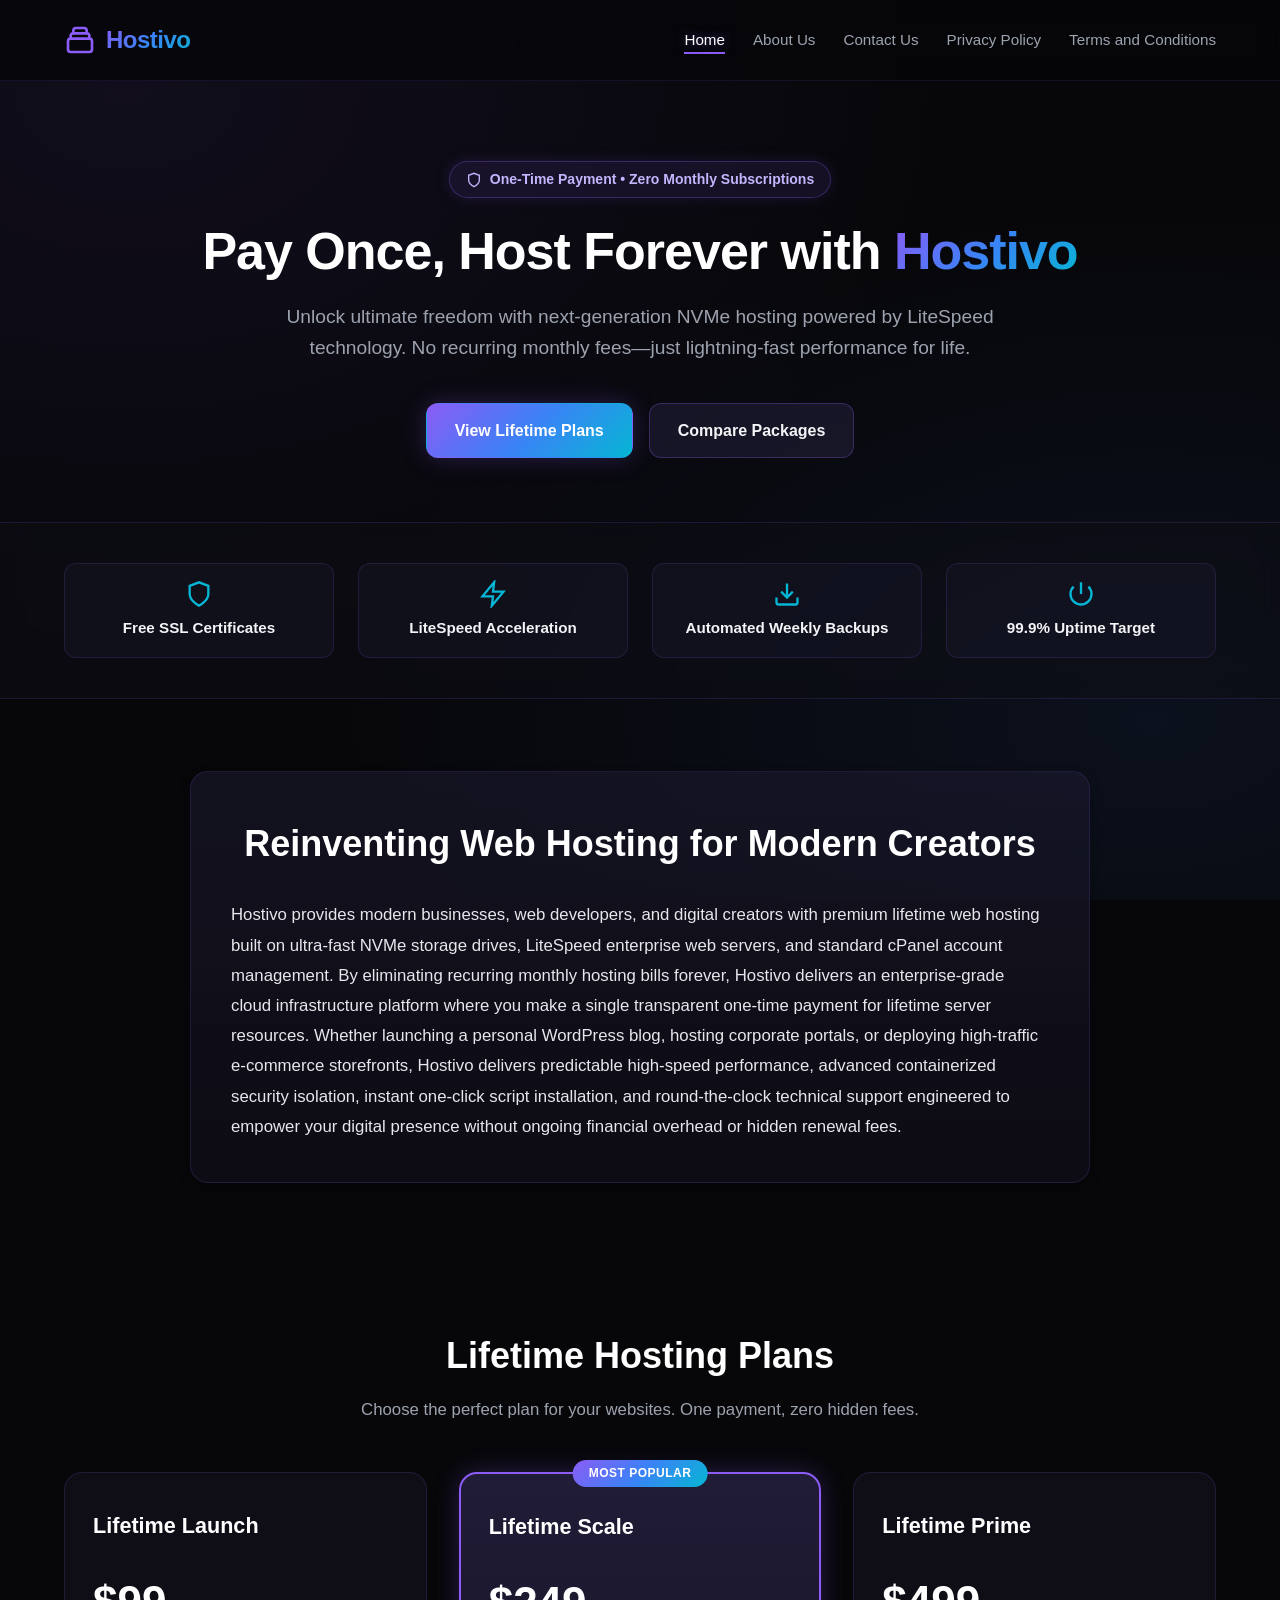
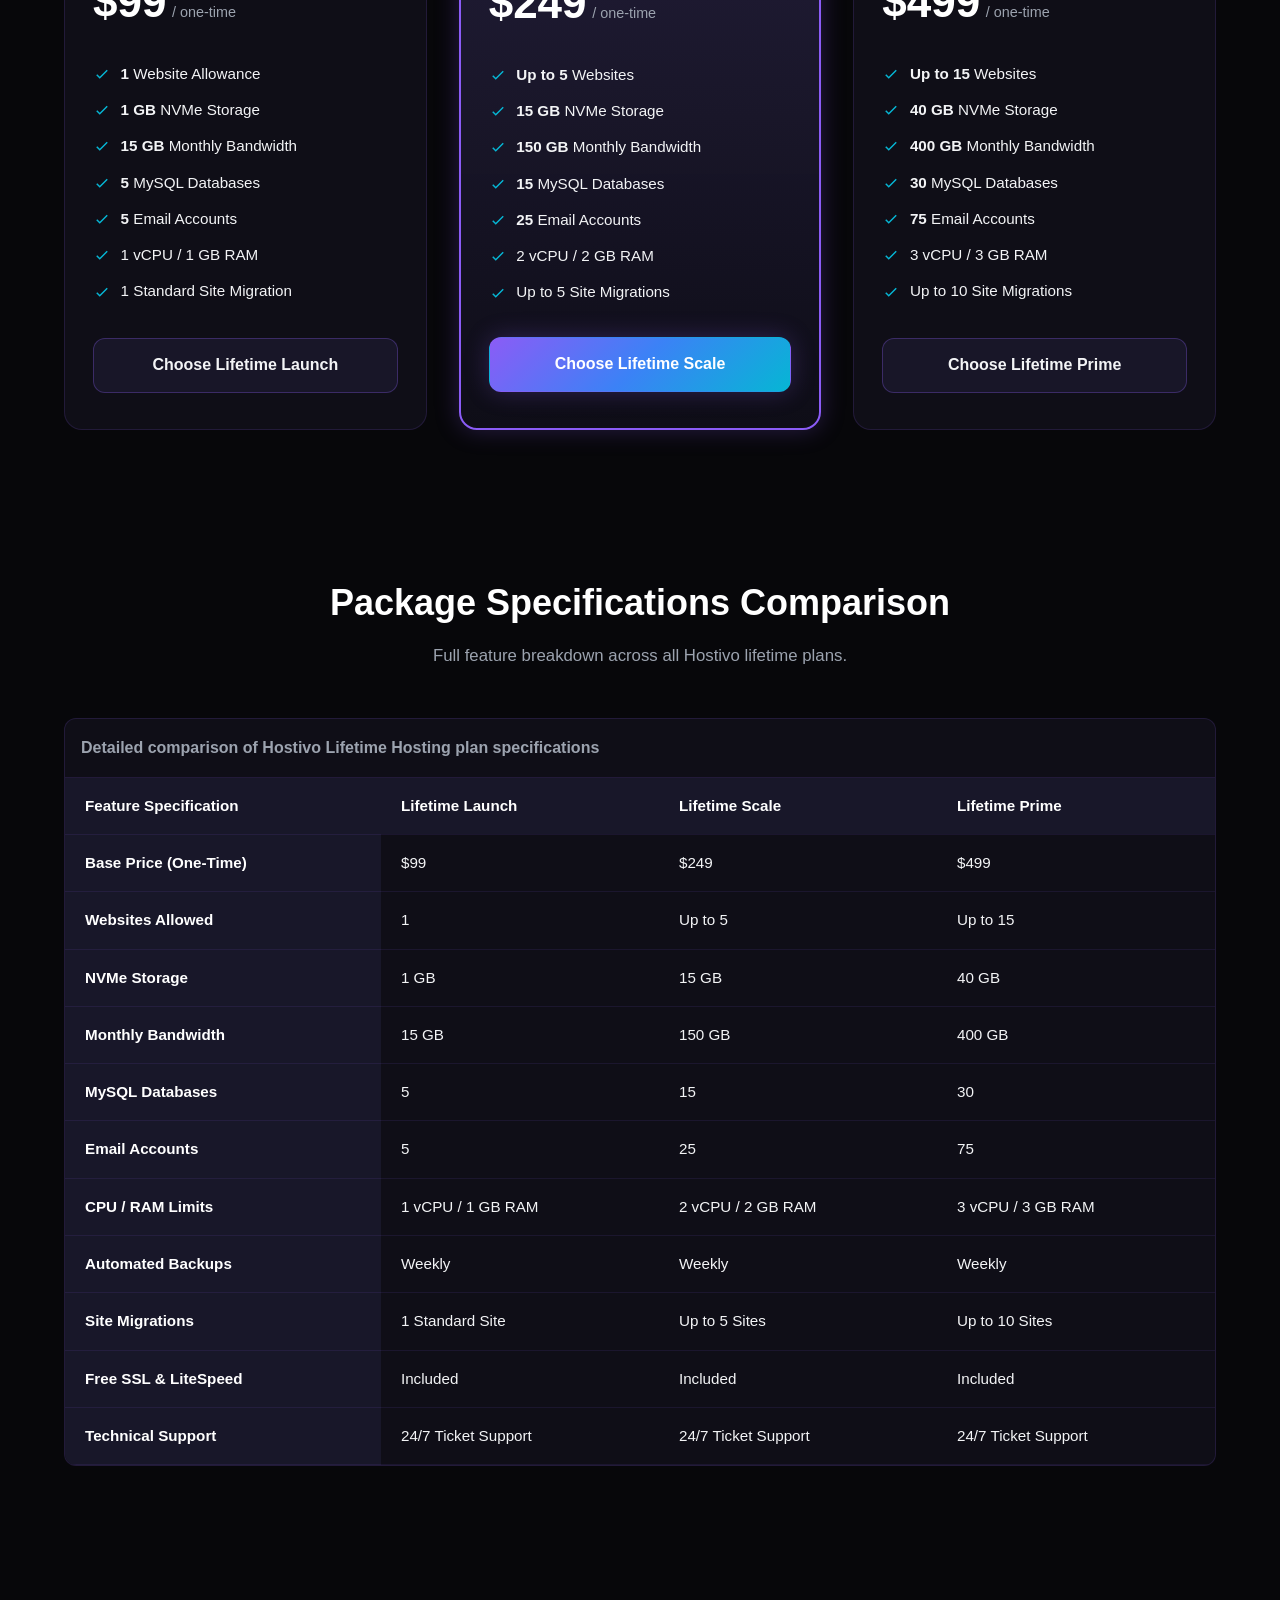
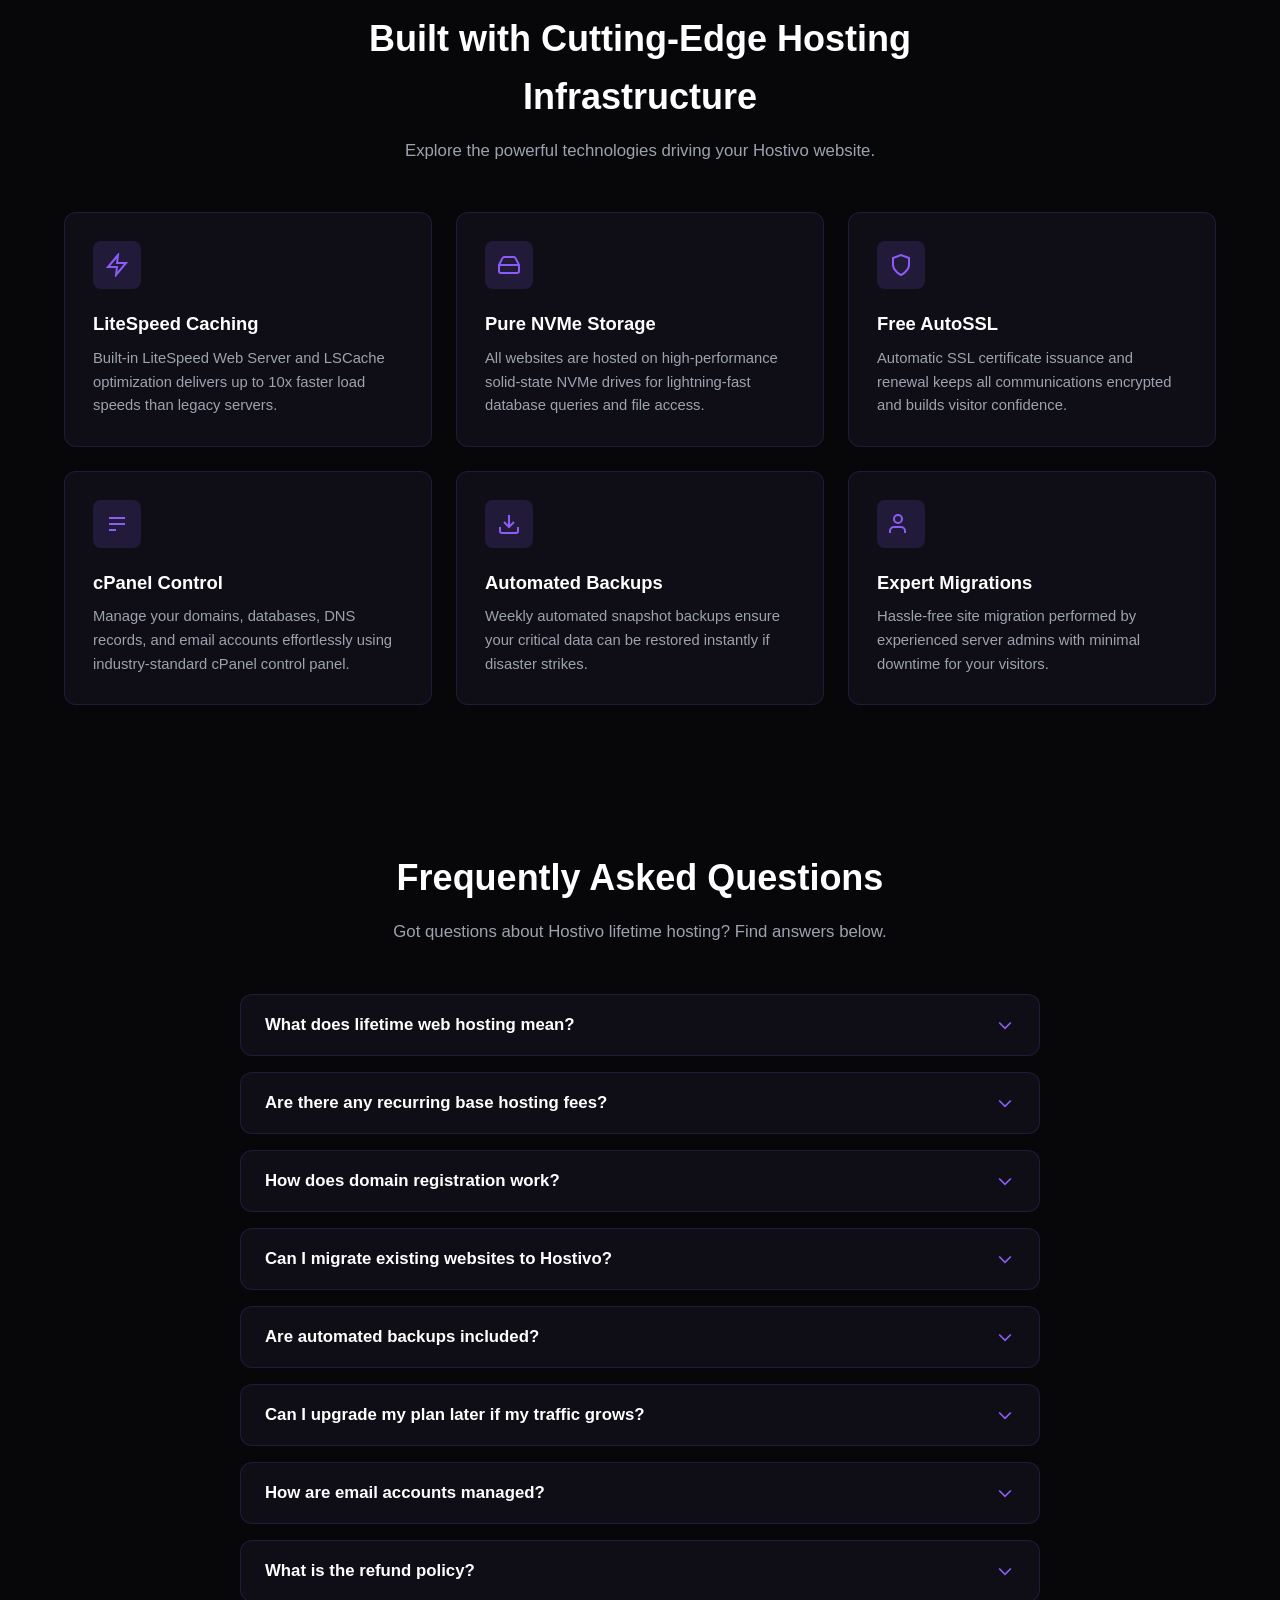
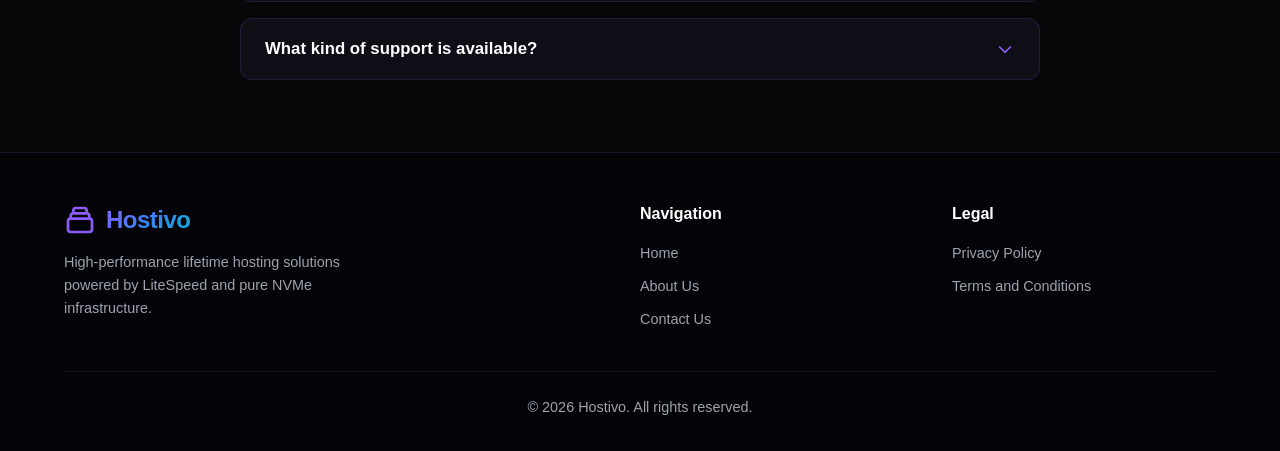
==== commit 765bd052: "Update index.html" ====
--- a/index.html
+++ b/index.html
@@ -6,7 +6,7 @@
   <title>Hostivo - High-Performance Lifetime Web Hosting</title>
   <meta name="description" content="Host your websites for life with Hostivo. Pay once and enjoy ultra-fast NVMe storage, LiteSpeed acceleration, free SSL, and expert support without monthly fees.">
   <meta name="robots" content="index, follow">
-  <link rel="canonical" href="https://example.com/">
+  <link rel="canonical" href=":https://host-ivo.pages.dev">
   <link rel="stylesheet" href="assets/css/styles.css">
   <script type="application/ld+json">
   {
--- a/assets/css/styles.css
+++ b/assets/css/styles.css
@@ -0,0 +1,674 @@
+/* Hostivo Dark Theme - Black, Purple & Blue Glow */
+:root {
+  --bg-dark: #07070a;
+  --bg-card: #0f0e17;
+  --bg-card-hover: #161524;
+  --bg-elevated: #1b192e;
+  --border-color: rgba(139, 92, 246, 0.15);
+  --border-glow: rgba(139, 92, 246, 0.4);
+  
+  --primary-purple: #8b5cf6;
+  --primary-purple-hover: #7c3aed;
+  --accent-blue: #3b82f6;
+  --accent-cyan: #06b6d4;
+  
+  --text-main: #f3f4f6;
+  --text-muted: #9ca3af;
+  --text-dim: #6b7280;
+  
+  --gradient-brand: linear-gradient(135deg, #8b5cf6 0%, #3b82f6 50%, #06b6d4 100%);
+  --gradient-card: linear-gradient(180deg, rgba(27, 25, 46, 0.6) 0%, rgba(15, 14, 23, 0.8) 100%);
+  --gradient-glow: radial-gradient(circle, rgba(139, 92, 246, 0.15) 0%, rgba(37, 99, 235, 0.05) 50%, transparent 70%);
+  
+  --radius-sm: 8px;
+  --radius-md: 12px;
+  --radius-lg: 18px;
+  --radius-full: 9999px;
+  
+  --shadow-sm: 0 4px 12px rgba(0, 0, 0, 0.3);
+  --shadow-purple: 0 0 25px rgba(139, 92, 246, 0.25);
+  --shadow-glow: 0 0 40px rgba(59, 130, 246, 0.15);
+  
+  --transition-fast: 0.15s ease;
+  --transition-normal: 0.25s ease;
+}
+
+*, *::before, *::after {
+  box-sizing: border-box;
+  margin: 0;
+  padding: 0;
+}
+
+html {
+  scroll-behavior: smooth;
+  font-family: -apple-system, BlinkMacSystemFont, "Segoe UI", Roboto, Helvetica, Arial, sans-serif;
+  background-color: var(--bg-dark);
+  color: var(--text-main);
+  line-height: 1.6;
+}
+
+body {
+  min-height: 100vh;
+  display: flex;
+  flex-direction: column;
+  background: var(--bg-dark);
+  background-image: 
+    radial-gradient(at 10% 10%, rgba(139, 92, 246, 0.08) 0px, transparent 50%),
+    radial-gradient(at 90% 80%, rgba(59, 130, 246, 0.08) 0px, transparent 50%);
+  background-attachment: fixed;
+  overflow-x: hidden;
+}
+
+/* Accessibility Skip Link */
+.skip-link {
+  position: absolute;
+  top: -100px;
+  left: 1rem;
+  background: var(--primary-purple);
+  color: #ffffff;
+  padding: 0.75rem 1.25rem;
+  border-radius: var(--radius-sm);
+  z-index: 9999;
+  text-decoration: none;
+  font-weight: 600;
+  transition: top var(--transition-fast);
+}
+.skip-link:focus {
+  top: 1rem;
+}
+
+/* Layout Utilities */
+.container {
+  width: 100%;
+  max-width: 1200px;
+  margin: 0 auto;
+  padding: 0 1.5rem;
+}
+
+/* Header & Nav */
+.site-header {
+  position: sticky;
+  top: 0;
+  z-index: 1000;
+  background: rgba(7, 7, 10, 0.85);
+  backdrop-filter: blur(16px);
+  -webkit-backdrop-filter: blur(16px);
+  border-bottom: 1px solid rgba(139, 92, 246, 0.12);
+}
+
+.header-container {
+  display: flex;
+  align-items: center;
+  justify-content: space-between;
+  height: 80px;
+}
+
+.brand-logo {
+  display: flex;
+  align-items: center;
+  gap: 0.625rem;
+  text-decoration: none;
+  font-size: 1.5rem;
+  font-weight: 800;
+  color: #ffffff;
+  letter-spacing: -0.5px;
+}
+.brand-logo svg {
+  width: 32px;
+  height: 32px;
+  stroke: var(--primary-purple);
+  fill: none;
+}
+.brand-logo span {
+  background: var(--gradient-brand);
+  -webkit-background-clip: text;
+  -webkit-text-fill-color: transparent;
+}
+
+.nav-toggle {
+  display: none;
+  background: transparent;
+  border: 1px solid var(--border-color);
+  border-radius: var(--radius-sm);
+  color: var(--text-main);
+  padding: 0.5rem;
+  cursor: pointer;
+}
+.nav-toggle svg {
+  width: 24px;
+  height: 24px;
+  stroke: currentColor;
+}
+
+.nav-menu {
+  display: flex;
+  align-items: center;
+  gap: 1.75rem;
+  list-style: none;
+}
+
+.nav-menu a {
+  color: var(--text-muted);
+  text-decoration: none;
+  font-weight: 500;
+  font-size: 0.95rem;
+  transition: color var(--transition-fast);
+}
+.nav-menu a:hover,
+.nav-menu a[aria-current="page"] {
+  color: #ffffff;
+  text-shadow: 0 0 10px rgba(139, 92, 246, 0.5);
+}
+.nav-menu a[aria-current="page"] {
+  border-bottom: 2px solid var(--primary-purple);
+  padding-bottom: 0.25rem;
+}
+
+/* Hero Section */
+.hero-section {
+  padding: 5rem 0 4rem;
+  position: relative;
+  text-align: center;
+}
+
+.hero-badge {
+  display: inline-flex;
+  align-items: center;
+  gap: 0.5rem;
+  padding: 0.4rem 1rem;
+  border-radius: var(--radius-full);
+  background: rgba(139, 92, 246, 0.1);
+  border: 1px solid rgba(139, 92, 246, 0.3);
+  color: #c4b5fd;
+  font-size: 0.875rem;
+  font-weight: 600;
+  margin-bottom: 1.5rem;
+  box-shadow: 0 0 15px rgba(139, 92, 246, 0.15);
+}
+
+.hero-section h1 {
+  font-size: 3.25rem;
+  font-weight: 900;
+  line-height: 1.15;
+  letter-spacing: -1px;
+  margin-bottom: 1.25rem;
+  color: #ffffff;
+}
+
+.hero-section h1 .gradient-text {
+  background: var(--gradient-brand);
+  -webkit-background-clip: text;
+  -webkit-text-fill-color: transparent;
+}
+
+.hero-subtitle {
+  font-size: 1.2rem;
+  color: var(--text-muted);
+  max-width: 720px;
+  margin: 0 auto 2.5rem;
+}
+
+.hero-ctas {
+  display: flex;
+  justify-content: center;
+  gap: 1rem;
+  flex-wrap: wrap;
+}
+
+/* Button Styles */
+.btn {
+  display: inline-flex;
+  align-items: center;
+  justify-content: center;
+  gap: 0.5rem;
+  padding: 0.85rem 1.75rem;
+  font-size: 1rem;
+  font-weight: 600;
+  border-radius: var(--radius-md);
+  text-decoration: none;
+  transition: all var(--transition-normal);
+  cursor: pointer;
+  border: 1px solid transparent;
+}
+
+.btn-primary {
+  background: var(--gradient-brand);
+  color: #ffffff;
+  box-shadow: var(--shadow-purple);
+}
+.btn-primary:hover {
+  transform: translateY(-2px);
+  box-shadow: 0 0 30px rgba(139, 92, 246, 0.45);
+}
+
+.btn-secondary {
+  background: rgba(27, 25, 46, 0.8);
+  border-color: rgba(139, 92, 246, 0.3);
+  color: var(--text-main);
+}
+.btn-secondary:hover {
+  background: rgba(35, 32, 60, 1);
+  border-color: var(--primary-purple);
+  transform: translateY(-2px);
+}
+
+/* Section Shared Styling */
+.section {
+  padding: 4.5rem 0;
+}
+
+.section-header {
+  text-align: center;
+  max-width: 700px;
+  margin: 0 auto 3rem;
+}
+
+.section-title {
+  font-size: 2.25rem;
+  font-weight: 800;
+  color: #ffffff;
+  margin-bottom: 0.75rem;
+}
+
+.section-desc {
+  color: var(--text-muted);
+  font-size: 1.05rem;
+}
+
+/* Trust Section */
+.trust-section {
+  padding: 2.5rem 0;
+  border-top: 1px solid var(--border-color);
+  border-bottom: 1px solid var(--border-color);
+  background: rgba(15, 14, 23, 0.5);
+  backdrop-filter: blur(10px);
+}
+
+.trust-grid {
+  display: grid;
+  grid-template-columns: repeat(auto-fit, minmax(200px, 1fr));
+  gap: 1.5rem;
+  text-align: center;
+}
+
+.trust-item {
+  display: flex;
+  flex-direction: column;
+  align-items: center;
+  gap: 0.5rem;
+  padding: 1rem;
+  background: rgba(27, 25, 46, 0.4);
+  border: 1px solid var(--border-color);
+  border-radius: var(--radius-md);
+}
+.trust-item svg {
+  width: 28px;
+  height: 28px;
+  stroke: var(--accent-cyan);
+}
+.trust-item span {
+  font-weight: 600;
+  font-size: 0.95rem;
+  color: var(--text-main);
+}
+
+/* Overview Section */
+.overview-card {
+  background: var(--gradient-card);
+  border: 1px solid var(--border-color);
+  border-radius: var(--radius-lg);
+  padding: 2.5rem;
+  max-width: 900px;
+  margin: 0 auto;
+  box-shadow: var(--shadow-sm);
+  line-height: 1.8;
+  color: #e5e7eb;
+  font-size: 1.05rem;
+}
+
+/* Pricing Grid */
+.pricing-grid {
+  display: grid;
+  grid-template-columns: repeat(3, 1fr);
+  gap: 2rem;
+  align-items: stretch;
+}
+
+.pricing-card {
+  background: var(--bg-card);
+  border: 1px solid var(--border-color);
+  border-radius: var(--radius-lg);
+  padding: 2.25rem 1.75rem;
+  display: flex;
+  flex-direction: column;
+  position: relative;
+  transition: transform var(--transition-normal), border-color var(--transition-normal);
+}
+.pricing-card:hover {
+  transform: translateY(-5px);
+  border-color: var(--primary-purple);
+  box-shadow: var(--shadow-purple);
+}
+
+.pricing-card.popular {
+  background: linear-gradient(180deg, rgba(35, 30, 60, 0.9) 0%, rgba(15, 14, 23, 0.95) 100%);
+  border: 2px solid var(--primary-purple);
+  box-shadow: var(--shadow-purple);
+}
+
+.popular-badge {
+  position: absolute;
+  top: -14px;
+  left: 50%;
+  transform: translateX(-50%);
+  background: var(--gradient-brand);
+  color: #ffffff;
+  font-size: 0.75rem;
+  font-weight: 800;
+  padding: 0.25rem 1rem;
+  border-radius: var(--radius-full);
+  text-transform: uppercase;
+  letter-spacing: 0.5px;
+}
+
+.plan-name {
+  font-size: 1.35rem;
+  font-weight: 700;
+  color: #ffffff;
+  margin-bottom: 0.5rem;
+}
+
+.plan-price {
+  margin: 1rem 0 1.5rem;
+  display: flex;
+  align-items: baseline;
+  gap: 0.35rem;
+}
+.plan-price .amount {
+  font-size: 2.75rem;
+  font-weight: 900;
+  color: #ffffff;
+}
+.plan-price .period {
+  color: var(--text-muted);
+  font-size: 0.9rem;
+}
+
+.plan-features {
+  list-style: none;
+  margin-bottom: 2rem;
+  flex-grow: 1;
+  display: flex;
+  flex-direction: column;
+  gap: 0.75rem;
+}
+.plan-features li {
+  display: flex;
+  align-items: center;
+  gap: 0.6rem;
+  font-size: 0.95rem;
+  color: var(--text-main);
+}
+.plan-features svg {
+  width: 18px;
+  height: 18px;
+  stroke: var(--accent-cyan);
+  flex-shrink: 0;
+}
+
+/* Comparison Table */
+.table-wrapper {
+  overflow-x: auto;
+  border-radius: var(--radius-md);
+  border: 1px solid var(--border-color);
+  background: var(--bg-card);
+}
+
+.comparison-table {
+  width: 100%;
+  border-collapse: collapse;
+  text-align: left;
+  min-width: 650px;
+}
+
+.comparison-table caption {
+  padding: 1rem;
+  caption-side: top;
+  text-align: left;
+  font-weight: 600;
+  color: var(--text-muted);
+  border-bottom: 1px solid var(--border-color);
+}
+
+.comparison-table th,
+.comparison-table td {
+  padding: 1rem 1.25rem;
+  border-bottom: 1px solid rgba(139, 92, 246, 0.1);
+  font-size: 0.95rem;
+}
+
+.comparison-table th {
+  background: rgba(27, 25, 46, 0.8);
+  color: #ffffff;
+  font-weight: 700;
+}
+
+.comparison-table tr:hover td {
+  background: rgba(139, 92, 246, 0.05);
+}
+
+/* Feature Cards Grid */
+.features-grid {
+  display: grid;
+  grid-template-columns: repeat(auto-fit, minmax(280px, 1fr));
+  gap: 1.5rem;
+}
+
+.feature-card {
+  background: var(--bg-card);
+  border: 1px solid var(--border-color);
+  border-radius: var(--radius-md);
+  padding: 1.75rem;
+  transition: border-color var(--transition-normal);
+}
+.feature-card:hover {
+  border-color: var(--primary-purple);
+}
+
+.feature-icon {
+  width: 48px;
+  height: 48px;
+  border-radius: var(--radius-sm);
+  background: rgba(139, 92, 246, 0.15);
+  display: flex;
+  align-items: center;
+  justify-content: center;
+  margin-bottom: 1.25rem;
+}
+.feature-icon svg {
+  width: 24px;
+  height: 24px;
+  stroke: var(--primary-purple);
+}
+
+.feature-card h3 {
+  font-size: 1.15rem;
+  font-weight: 700;
+  color: #ffffff;
+  margin-bottom: 0.5rem;
+}
+.feature-card p {
+  color: var(--text-muted);
+  font-size: 0.925rem;
+}
+
+/* FAQ Accordion */
+.faq-list {
+  max-width: 800px;
+  margin: 0 auto;
+  display: flex;
+  flex-direction: column;
+  gap: 1rem;
+}
+
+.faq-item {
+  background: var(--bg-card);
+  border: 1px solid var(--border-color);
+  border-radius: var(--radius-md);
+  overflow: hidden;
+}
+
+.faq-question {
+  width: 100%;
+  text-align: left;
+  background: transparent;
+  border: none;
+  padding: 1.25rem 1.5rem;
+  color: #ffffff;
+  font-size: 1.05rem;
+  font-weight: 600;
+  display: flex;
+  justify-content: space-between;
+  align-items: center;
+  cursor: pointer;
+}
+.faq-question svg {
+  width: 20px;
+  height: 20px;
+  stroke: var(--primary-purple);
+  transition: transform var(--transition-fast);
+}
+.faq-question[aria-expanded="true"] svg {
+  transform: rotate(180deg);
+}
+
+.faq-answer {
+  padding: 0 1.5rem 1.25rem;
+  color: var(--text-muted);
+  font-size: 0.95rem;
+  display: none;
+}
+.faq-answer.active {
+  display: block;
+}
+
+/* Footer */
+.site-footer {
+  margin-top: auto;
+  background: rgba(5, 5, 8, 0.95);
+  border-top: 1px solid var(--border-color);
+  padding: 3rem 0 2rem;
+  color: var(--text-muted);
+  font-size: 0.9rem;
+}
+
+.footer-grid {
+  display: grid;
+  grid-template-columns: 2fr 1fr 1fr;
+  gap: 3rem;
+  margin-bottom: 2.5rem;
+}
+
+.footer-brand p {
+  margin-top: 0.75rem;
+  max-width: 320px;
+}
+
+.footer-links h4 {
+  color: #ffffff;
+  font-size: 1rem;
+  margin-bottom: 1rem;
+}
+.footer-links ul {
+  list-style: none;
+  display: flex;
+  flex-direction: column;
+  gap: 0.6rem;
+}
+.footer-links a {
+  color: var(--text-muted);
+  text-decoration: none;
+  transition: color var(--transition-fast);
+}
+.footer-links a:hover {
+  color: var(--primary-purple);
+}
+
+.footer-bottom {
+  border-top: 1px solid rgba(255, 255, 255, 0.05);
+  padding-top: 1.5rem;
+  text-align: center;
+}
+
+/* Supporting Page Forms & Content */
+.content-wrapper {
+  background: var(--bg-card);
+  border: 1px solid var(--border-color);
+  border-radius: var(--radius-lg);
+  padding: 2.5rem;
+  margin-bottom: 3rem;
+}
+
+.form-group {
+  margin-bottom: 1.25rem;
+}
+.form-group label {
+  display: block;
+  font-weight: 600;
+  margin-bottom: 0.5rem;
+  color: var(--text-main);
+}
+.form-control {
+  width: 100%;
+  padding: 0.8rem 1rem;
+  background: var(--bg-dark);
+  border: 1px solid var(--border-color);
+  border-radius: var(--radius-sm);
+  color: #ffffff;
+  font-size: 0.95rem;
+}
+.form-control:focus {
+  outline: none;
+  border-color: var(--primary-purple);
+  box-shadow: 0 0 10px rgba(139, 92, 246, 0.3);
+}
+textarea.form-control {
+  resize: vertical;
+  min-height: 120px;
+}
+
+/* Responsive styles */
+@media (max-width: 900px) {
+  .pricing-grid {
+    grid-template-columns: 1fr;
+    max-width: 450px;
+    margin: 0 auto;
+  }
+  .footer-grid {
+    grid-template-columns: 1fr;
+    gap: 2rem;
+  }
+  .hero-section h1 {
+    font-size: 2.5rem;
+  }
+}
+
+@media (max-width: 768px) {
+  .nav-toggle {
+    display: block;
+  }
+  .nav-menu {
+    position: absolute;
+    top: 80px;
+    left: 0;
+    width: 100%;
+    background: var(--bg-card);
+    border-bottom: 1px solid var(--border-color);
+    flex-direction: column;
+    padding: 1.5rem;
+    display: none;
+  }
+  .nav-menu.active {
+    display: flex;
+  }
+}
